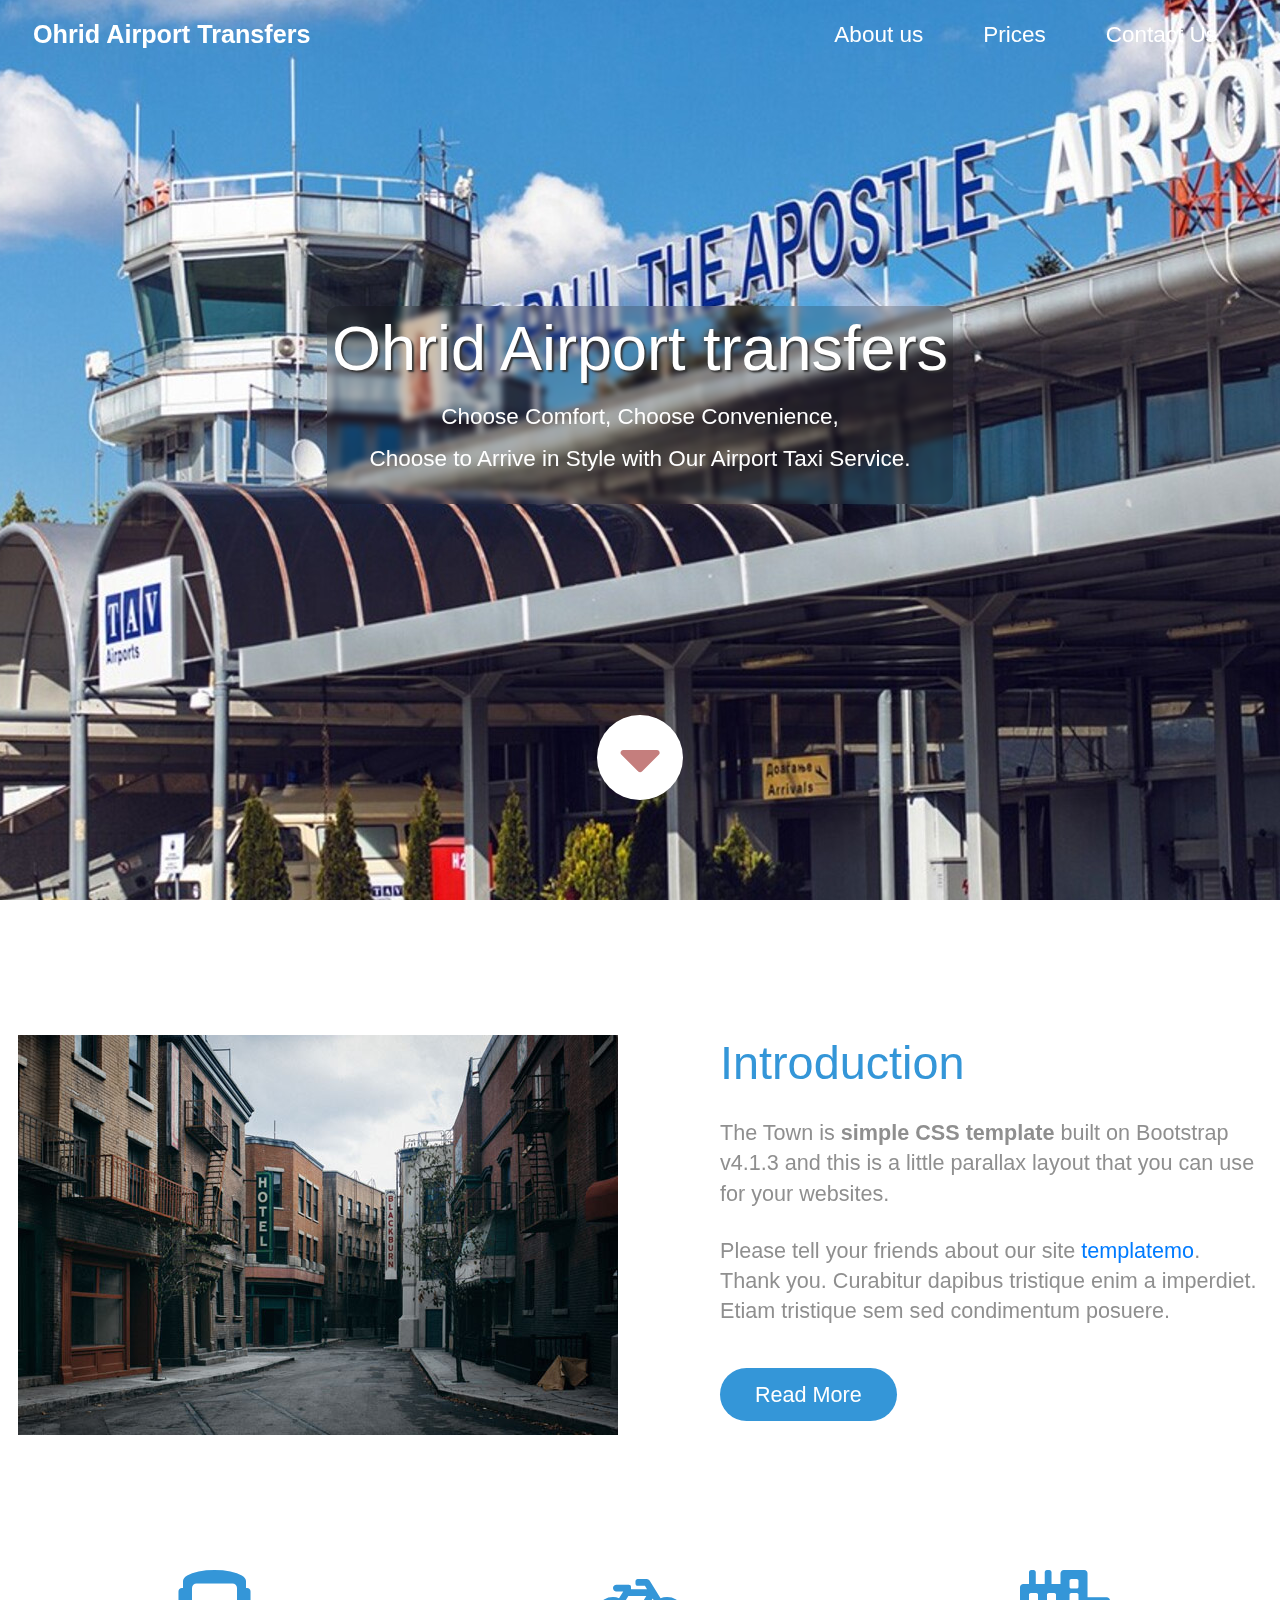
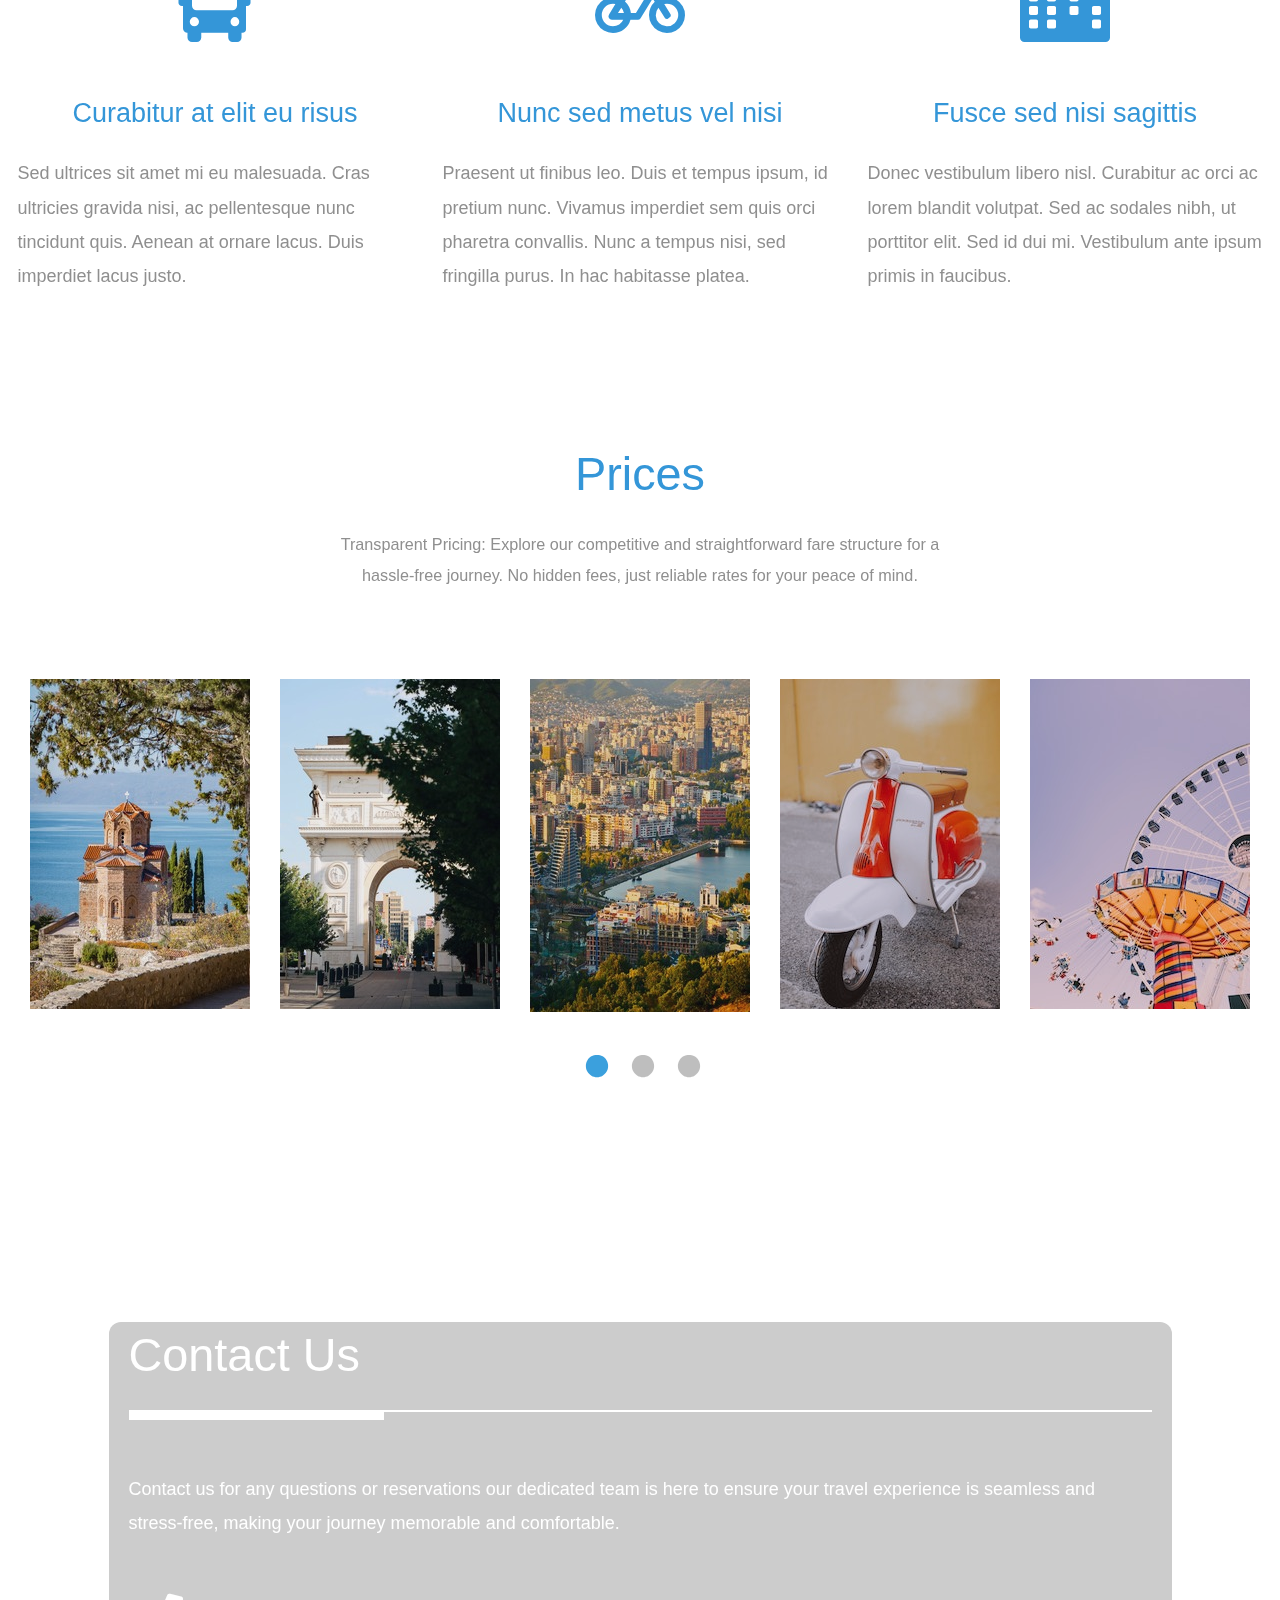
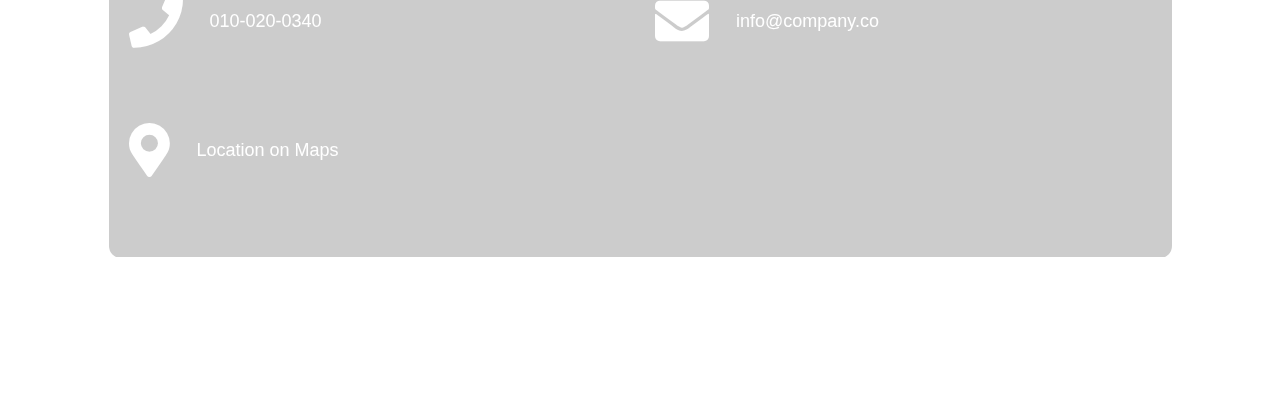
==== index.html @ 82d6daff "Add files via upload" ====
<!DOCTYPE html>
<html lang="en">
  <head>
    <meta charset="UTF-8" />
    <meta name="viewport" content="width=device-width, initial-scale=1.0" />
    <meta http-equiv="X-UA-Compatible" content="ie=edge" />
    <title>Ohrid Airport Transfers</title>
    <link rel="stylesheet" href="fontawesome-5.5/css/all.min.css" />
    <link rel="stylesheet" href="slick/slick.css">
    <link rel="stylesheet" href="slick/slick-theme.css">
    <link rel="stylesheet" href="magnific-popup/magnific-popup.css">
    <link rel="stylesheet" href="css/bootstrap.min.css" />
    <link rel="stylesheet" href="css/templatemo-style.css" />
    <!--
	The Town
	https://templatemo.com/tm-525-the-town
	-->
  </head>
  <body>    
    <!-- Hero section -->
    <section id="hero" class="text-white tm-font-big tm-parallax">
      <!-- Navigation -->
      <nav class="navbar navbar-expand-md tm-navbar" id="tmNav">              
        <div class="container">   
          <div class="tm-next">
              <a href="#hero" class="navbar-brand">Ohrid Airport Transfers</a>
          </div>             
            
          <button class="navbar-toggler" type="button" data-toggle="collapse" data-target="#navbarSupportedContent" aria-controls="navbarSupportedContent" aria-expanded="false" aria-label="Toggle navigation">
            <i class="fas fa-bars navbar-toggler-icon"></i>
          </button>
          <div class="collapse navbar-collapse" id="navbarSupportedContent">
            <ul class="navbar-nav ml-auto">
              <li class="nav-item">
                  <a class="nav-link tm-nav-link" href="#introduction">About us</a>
              </li>
              <li class="nav-item">
                  <a class="nav-link tm-nav-link" href="#work">Prices</a>
              </li>
              <li class="nav-item">
                  <a class="nav-link tm-nav-link" href="#contact">Contact Us</a>
              </li>                    
            </ul>
          </div>        
        </div>
      </nav>
      
      <div class="text-center tm-hero-text-container">
        <div class="tm-hero-text-container-inner backdropFilter">
            <h2 class="tm-hero-title">Ohrid Airport transfers</h2>
            <p class="tm-hero-subtitle">
              Choose Comfort, Choose Convenience,<br>
              Choose to Arrive in Style with Our Airport Taxi Service.
            </p>
        </div>        
      </div>

      <div class="tm-next tm-intro-next">
        <a href="#introduction" class="text-center tm-down-arrow-link">
          <i class="fas fa-3x fa-caret-down tm-down-arrow"></i>
        </a>
      </div>      
    </section>

    <section id="introduction" class="tm-section-pad-top">
      <div class="container">
        <div class="row">
          <div class="col-lg-6">
            <img src="img/the-town-01.jpg" alt="Image" class="img-fluid tm-intro-img" />
          </div>
          <div class="col-lg-6">
            <div class="tm-intro-text-container">
                <h2 class="tm-text-primary mb-4 tm-section-title">Introduction</h2>
                <p class="mb-4 tm-intro-text">
                  The Town is <strong>simple CSS template</strong> built on Bootstrap v4.1.3 
                  and this is a little parallax layout that you can use for your websites.
              </p>
                <p class="mb-5 tm-intro-text">
                  Please tell your friends about our site 
                  <a rel="nofollow" href="https://templatemo.com">templatemo</a>. Thank you.
                  Curabitur dapibus tristique enim a imperdiet. Etiam
              tristique sem sed condimentum posuere. </p>
                <div class="tm-next">
                  <a href="#work" class="tm-intro-text tm-btn-primary">Read More</a>
                </div>
            </div>
          </div>
        </div>

        <div class="row tm-section-pad-top">
          <div class="col-lg-4">
            <i class="fas fa-4x fa-bus text-center tm-icon"></i>
            <h4 class="text-center tm-text-primary mb-4">Curabitur at elit eu risus</h4>
            <p>
              Sed ultrices sit amet mi eu malesuada. Cras ultricies gravida
              nisi, ac pellentesque nunc tincidunt quis. Aenean at ornare lacus.
              Duis imperdiet lacus justo.
            </p>
          </div>
        
        <div class="col-lg-4 mt-5 mt-lg-0">
          <i class="fas fa-4x fa-bicycle text-center tm-icon"></i>
          <h4 class="text-center tm-text-primary mb-4">Nunc sed metus vel nisi</h4>
          <p>
            Praesent ut finibus leo. Duis et tempus ipsum, id pretium nunc.
            Vivamus imperdiet sem quis orci pharetra convallis. Nunc a tempus
            nisi, sed fringilla purus. In hac habitasse platea.
          </p>
        </div>
        <div class="col-lg-4 mt-5 mt-lg-0">
          <i class="fas fa-4x fa-city text-center tm-icon"></i>
          <h4 class="text-center tm-text-primary mb-4">Fusce sed nisi sagittis</h4>
          <p>
            Donec vestibulum libero nisl. Curabitur ac orci ac lorem blandit
            volutpat. Sed ac sodales nibh, ut porttitor elit. Sed id dui mi.
            Vestibulum ante ipsum primis in faucibus.
          </p>
        </div>
      </div>
      </div>
    </section>
    <section id="work" class="tm-section-pad-top">
      <div class="container tm-container-gallery">
        <div class="row">
          <div class="text-center col-12">
              <h2 class="tm-text-primary tm-section-title mb-4">Prices</h2>
              <p class="mx-auto tm-work-description">
                Transparent Pricing: Explore our competitive and straightforward fare structure for a hassle-free journey. No hidden fees, just reliable rates for your peace of mind.
              </p>
          </div>            
        </div>
        <div class="row">
            <div class="col-12">
                <div class="mx-auto tm-gallery-container">
                    <div class="grid tm-gallery">
                      <a href="img/gallery-img-01.jpg">
                        <figure class="effect-honey tm-gallery-item">
                          <img src="img/gallery-tn-01.jpg" alt="Image" class="img-fluid">
                          <figcaption>
                            <h2><i style="font-size: 0.8em">730 den<br><span>12€</span><br>Ohrid</i></h2>
                          </figcaption>
                        </figure>
                      </a>
                      <a href="img/gallery-img-02.jpg">
                        <figure class="effect-honey tm-gallery-item">
                          <img src="img/gallery-tn-02.jpg" alt="Image" class="img-fluid">
                          <figcaption>
                            <h2><i style="font-size: 0.8em">6710 den<br><span>110€</span><br>Skopje</i></h2>
                          </figcaption>
                        </figure>
                      </a>
                      <a href="img/gallery-img-03.jpg">
                        <figure class="effect-honey tm-gallery-item">
                          <img src="img/gallery-tn-03.jpg" alt="Image" class="img-fluid">
                          <figcaption>
                            <h2><i style="font-size: 0.77em">7320 den<br><span>120€</span><br>Tirana</i></h2>
                          </figcaption>
                        </figure>
                      </a>
                      <a href="img/gallery-img-04.jpg">
                        <figure class="effect-honey tm-gallery-item">
                          <img src="img/gallery-tn-04.jpg" alt="Image" class="img-fluid">
                          <figcaption>
                            <h2><i>Dreamy <span>Honey</span> Now</i></h2>
                          </figcaption>
                        </figure>
                      </a>
                      <a href="img/gallery-img-05.jpg">
                        <figure class="effect-honey tm-gallery-item">
                          <img src="img/gallery-tn-05.jpg" alt="Image" class="img-fluid">
                          <figcaption>
                            <h2><i>Fifth <span>Honey</span> Now</i></h2>
                          </figcaption>
                        </figure>
                      </a>
                      <a href="img/gallery-img-06.jpg">
                        <figure class="effect-honey tm-gallery-item">
                          <img src="img/gallery-tn-06.jpg" alt="Image" class="img-fluid">
                          <figcaption>
                            <h2><i>Sixth <span>Honey</span> Now</i></h2>
                          </figcaption>
                        </figure>
                      </a>
                      <a href="img/gallery-img-01.jpg">
                        <figure class="effect-honey tm-gallery-item">
                          <img src="img/gallery-tn-01.jpg" alt="Image" class="img-fluid">
                          <figcaption>
                            <h2><i style="font-size: 0.8em">730 den<br><span>12€</span><br>Ohrid</i></h2>
                          </figcaption>
                        </figure>
                      </a>
                      <a href="img/gallery-img-02.jpg">
                        <figure class="effect-honey tm-gallery-item">
                          <img src="img/gallery-tn-02.jpg" alt="Image" class="img-fluid">
                          <figcaption>
                            <h2><i style="font-size: 0.8em">6710 den<br><span>110€</span><br>Skopje</i></h2>
                          </figcaption>
                        </figure>
                      </a>
                    </div>
                </div>                
            </div>        
          </div>
      </div>
    </section>

    <!-- Contact -->
    <section id="contact" class="tm-section-pad-top tm-parallax-2">
      <div class="container tm-container-contact">
        <div class="row backdropFilter">
            <div class="col-12">
                <h2 class="mb-4 tm-section-title">Contact Us</h2>
                <div class="mb-5 tm-underline">
                  <div class="tm-underline-inner"></div>
                </div>
                <p class="mb-5">
                  Contact us for any questions or reservations
                  our dedicated team is here to ensure your travel experience is seamless and stress-free, making your journey memorable and comfortable.
                </p>
            </div>
            
            <div class="col-sm-12 col-md-6 d-flex align-items-center tm-contact-item">
              <a href="tel:0100200340" class="tm-contact-item-link">
                  <i class="fas fa-3x fa-phone mr-4"></i>
                  <span class="mb-0">010-020-0340</span>
              </a>              
            </div>
            <div class="col-sm-12 col-md-6 d-flex align-items-center tm-contact-item">
              <a href="mailto:info@company.co" class="tm-contact-item-link">
                  <i class="fas fa-3x fa-envelope mr-4"></i>
                  <span class="mb-0">info@company.co</span>
              </a>              
            </div>
            <div class="col-sm-12 col-md-6 d-flex align-items-center tm-contact-item">
              <a href="https://www.google.com/maps" class="tm-contact-item-link">
                  <i class="fas fa-3x fa-map-marker-alt mr-4"></i>
                  <span class="mb-0">Location on Maps</span>
              </a>              
            </div>
           <!-- <div class="col-sm-12 col-md-6 d-flex align-items-center tm-contact-item">
              <form action="" method="get">
                <input name="email" type="email" placeholder="Subscribe your email" class="tm-input" required />
                <button type="submit" class="btn tm-btn-submit">Submit</button>
              </form>
            </div>-->
        </div>
      </div>
      <footer class="text-center small tm-footer">
          <p class="mb-0">
            Copyright &copy; 2024 Ohrid Airport Transfers
            
            - Design: <a rel="nofollow" href="mailto:kostoskid66@gmail.com" class="tm-footer-link">Daniel Kostoski</a>
          </p>
        </footer>
    </section>
    <script src="js/jquery-1.9.1.min.js"></script>     
    <script src="slick/slick.min.js"></script>
    <script src="magnific-popup/jquery.magnific-popup.min.js"></script>
    <script src="js/jquery.singlePageNav.min.js"></script>     
    <script src="js/bootstrap.min.js"></script> 
    <script>

      function getOffSet(){
        var _offset = 450;
        var windowHeight = window.innerHeight;

        if(windowHeight > 500) {
          _offset = 400;
        } 
        if(windowHeight > 680) {
          _offset = 300
        }
        if(windowHeight > 830) {
          _offset = 210;
        }

        return _offset;
      }

      function setParallaxPosition($doc, multiplier, $object){
        var offset = getOffSet();
        var from_top = $doc.scrollTop(),
          bg_css = 'center ' +(multiplier * from_top - offset) + 'px';
        $object.css({"background-position" : bg_css });
      }

      // Parallax function
      // Adapted based on https://codepen.io/roborich/pen/wpAsm        
      var background_image_parallax = function($object, multiplier, forceSet){
        multiplier = typeof multiplier !== 'undefined' ? multiplier : 0.5;
        multiplier = 1 - multiplier;
        var $doc = $(document);
        // $object.css({"background-attatchment" : "fixed"});

        if(forceSet) {
          setParallaxPosition($doc, multiplier, $object);
        } else {
          $(window).scroll(function(){          
            setParallaxPosition($doc, multiplier, $object);
          });
        }
      };

      var background_image_parallax_2 = function($object, multiplier){
        multiplier = typeof multiplier !== 'undefined' ? multiplier : 0.5;
        multiplier = 1 - multiplier;
        var $doc = $(document);
        $object.css({"background-attachment" : "fixed"});
        $(window).scroll(function(){
          var firstTop = $object.offset().top,
              pos = $(window).scrollTop(),
              yPos = Math.round((multiplier * (firstTop - pos)) - 186);              

          var bg_css = 'center ' + yPos + 'px';

          $object.css({"background-position" : bg_css });
        });
      };
      
      $(function(){
        // Hero Section - Background Parallax
        background_image_parallax($(".tm-parallax"), 0.30, false);
        background_image_parallax_2($("#contact"), 0.80);   
        
        // Handle window resize
        window.addEventListener('resize', function(){
          background_image_parallax($(".tm-parallax"), 0.30, true);
        }, true);

        // Detect window scroll and update navbar
        $(window).scroll(function(e){          
          if($(document).scrollTop() > 120) {
            $('.tm-navbar').addClass("scroll");
          } else {
            $('.tm-navbar').removeClass("scroll");
          }
        });
        
        // Close mobile menu after click 
        $('#tmNav a').on('click', function(){
          $('.navbar-collapse').removeClass('show'); 
        })

        // Scroll to corresponding section with animation
        $('#tmNav').singlePageNav();        
        
        // Add smooth scrolling to all links
        // https://www.w3schools.com/howto/howto_css_smooth_scroll.asp
        $("a").on('click', function(event) {
          if (this.hash !== "") {
            event.preventDefault();
            var hash = this.hash;

            $('html, body').animate({
              scrollTop: $(hash).offset().top
            }, 400, function(){
              window.location.hash = hash;
            });
          } // End if
        });

        // Pop up
        $('.tm-gallery').magnificPopup({
          delegate: 'a',
          type: 'image',
          gallery: { enabled: true }
        });

        // Gallery
        $('.tm-gallery').slick({
          dots: true,
          infinite: false,
          slidesToShow: 5,
          slidesToScroll: 2,
          responsive: [
          {
            breakpoint: 1199,
            settings: {
              slidesToShow: 4,
              slidesToScroll: 2
            }
          },
          {
            breakpoint: 991,
            settings: {
              slidesToShow: 3,
              slidesToScroll: 2
            }
          },
          {
            breakpoint: 767,
            settings: {
              slidesToShow: 2,
              slidesToScroll: 1
            }
          },
          {
            breakpoint: 480,
            settings: {
              slidesToShow: 1,
              slidesToScroll: 1
            }
          }
        ]
        });
      });
    </script>
  </body>
</html>
---- css/templatemo-style.css ----
/*

The Town

https://templatemo.com/tm-525-the-town

*/

html {
  font-size: 18px;
}

body {
  color: #8f8f8f;
  margin: 0;
  padding: 0;
  overflow-x: hidden;
}
a {
  transition: all 0.3s ease;
}

a:hover,
a:focus {
  text-decoration: none;
}

a:focus {
  outline: none;
}

.btn {
  padding: 8px 32px;
}

.btn:hover {
  background-color: #ced4da;
}

.tm-section-pad-top {
  padding-top: 135px;
}

.tm-text-primary {
  color: #3496d8;
}

.tm-font-big {
  font-size: 1.25rem;
}

.tm-btn-primary {
  color: white;
  background-color: #3496d8;
  padding: 14px 35px;
  border-radius: 30px;
}

.tm-btn-primary:hover,
.tm-btn-primary:focus {
  color: white;
  background-color: #73c1f6;
}

/* Navbar */

.tm-navbar {
  position: fixed;
  width: 100%;
  z-index: 1000;
  background-color: transparent;
  transition: all 0.3s ease;
}

.tm-navbar.scroll {
  background-color: white;
  border-bottom: 1px solid #e9ecef;
}

.navbar-brand {
  color: white;
  font-size: 1.4rem;
  font-weight: bold;
}

.navbar-brand:hover,
.tm-navbar.scroll .navbar-brand:hover {
  color: #3496d8;
}

.tm-navbar.scroll .navbar-brand {
  color: #8f8f8f;
}

.nav-item {
  list-style: none;
}

.tm-nav-link {
  color: white;
}

.tm-navbar.scroll .tm-nav-link {
  color: #8f8f8f;
}

.tm-navbar.scroll .tm-nav-link:hover,
.tm-navbar.scroll .tm-nav-link.current,
.tm-nav-link:hover {
  color: #3496d8;
}

.navbar-toggler {
  border: 1px solid white;
  padding-left: 10px;
  padding-right: 10px;
}

.navbar-toggler-icon {
  color: white;
  padding-top: 6px;
}

.tm-navbar.scroll .navbar-toggler {
  border: 1px solid #8f8f8f;
}

.tm-navbar.scroll .navbar-toggler-icon {
  color: #8f8f8f;
}

/* Hero */

#hero {
  background-image: url(../img/the-town-bg-01.jpg);
  background-repeat: no-repeat;
  height: 100vh;
  min-height: 375px;
  position: relative;
}

@media (min-height: 830px) {
  #hero {
    background-position: center -210px;
  }
}

@media (min-height: 680px) and (max-height: 829px) {
  #hero {
    background-position: center -300px;
  }
}

@media (min-height: 500px) and (max-height: 679px) {
  #hero {
    background-position: center -400px;
  }
}

@media (max-height: 499px) {
  #hero {
    background-position: center -450px;
  }
}

.tm-hero-text-container {
  width: 100%;
  height: 100%;
  display: flex;
  flex-flow: column;
  justify-content: center;
}

.tm-hero-text-container-inner {
  margin: -90px auto 0 auto;
  width: fit-content;
}

.tm-hero-title {
  font-size: 3.5rem;
  text-shadow: 2px 2px 2px #333;
}

.tm-intro-next {
  position: absolute;
  bottom: 100px;
  left: 0;
  right: 0;
}

@media (max-height: 480px) {
  .tm-hero-text-container-inner {
    margin-top: -40px;
  }

  .tm-intro-next {
    bottom: 20px;
  }
}

.tm-down-arrow-link {
  display: block;
  margin-top: 18%;
}

.tm-down-arrow {
  color: #c57e7d;
  cursor: pointer;
  background: white;
  border-radius: 50%;
  padding: 10px 22px 8px;
  transition: all 0.3s ease;
}

.tm-down-arrow:hover,
.tm-down-arrow:focus {
  color: white;
  background: #3496d8;
}

/* Introduction */

.tm-section-title {
  font-size: 2.6rem;
  font-weight: normal;
}

.tm-intro-text {
  font-size: 1.2rem;
  line-height: 1.4;
}

.tm-icon {
  display: block;
  margin-bottom: 55px;
  color: #3496d8;
}

/* Work */

.tm-work-description {
  max-width: 650px;
  width: 100%;
  font-size: 0.9rem;
}

.tm-gallery-container {
  padding-top: 70px;
  padding-bottom: 120px;
}

.tm-gallery-item {
  margin: 0 15px;
}

.slick-dots {
  bottom: -65px;
}

.slick-dots li {
  margin: 0 13px;
}

.slick-dots li button:hover:before,
.slick-dots li button:focus:before,
.slick-dots li.slick-active button:before {
  opacity: 1;
  color: #3ba0dd;
}

.slick-dots li button:before {
  font-size: 26px;
}

/* Hover Effect */
/* Common style */
.grid figure {
  position: relative;
  float: left;
  overflow: hidden;
  /* margin: 10px 1%;
  min-width: 320px;
	max-width: 480px;
	max-height: 360px;
	width: 48%; */
  background: #3085a3;
  text-align: center;
  cursor: pointer;
}

.grid figure img {
  position: relative;
  display: block;
  min-height: 100%;
  max-width: 100%;
  opacity: 0.8;
}

.grid figure figcaption {
  padding: 2em;
  color: #fff;
  text-transform: uppercase;
  font-size: 1.25em;
  -webkit-backface-visibility: hidden;
  backface-visibility: hidden;
}

.grid figure figcaption::before,
.grid figure figcaption::after {
  pointer-events: none;
}

.grid figure figcaption,
.grid figure figcaption > a {
  position: absolute;
  top: 0;
  left: 0;
  width: 100%;
  height: 100%;
}

/* Anchor will cover the whole item by default */
/* For some effects it will show as a button */
.grid figure figcaption > a {
  z-index: 1000;
  text-indent: 200%;
  white-space: nowrap;
  font-size: 0;
  opacity: 0;
}

.grid figure h2 {
  word-spacing: -0.15em;
  font-weight: 300;
}

.grid figure h2 span {
  font-weight: 800;
}

.grid figure h2,
.grid figure p {
  margin: 0;
}

.grid figure p {
  letter-spacing: 1px;
  font-size: 68.5%;
}

/*---------------*/
/***** Honey *****/
/*---------------*/

figure.effect-honey {
  background: #4a3753;
  max-width: 220px;
}

figure.effect-honey img {
  opacity: 0.9;
  -webkit-transition: opacity 0.35s;
  transition: opacity 0.35s;
}

figure.effect-honey:hover img {
  opacity: 0.5;
}

figure.effect-honey figcaption::before {
  position: absolute;
  bottom: 0;
  left: 0;
  width: 100%;
  height: 10px;
  background: #3496d8;
  content: "";
  -webkit-transform: translate3d(0, 10px, 0);
  transform: translate3d(0, 10px, 0);
}

figure.effect-honey h2 {
  position: absolute;
  bottom: 0;
  left: 0;
  padding: 1em 1.5em;
  width: 100%;
  text-align: left;
  -webkit-transform: translate3d(0, -30px, 0);
  transform: translate3d(0, -30px, 0);
}

figure.effect-honey h2 i {
  font-style: normal;
  opacity: 0;
  -webkit-transition: opacity 0.35s, -webkit-transform 0.35s;
  transition: opacity 0.35s, transform 0.35s;
  -webkit-transform: translate3d(0, -30px, 0);
  transform: translate3d(0, -30px, 0);
}

figure.effect-honey figcaption::before,
figure.effect-honey h2 {
  -webkit-transition: -webkit-transform 0.35s;
  transition: transform 0.35s;
}

figure.effect-honey:hover figcaption::before,
figure.effect-honey:hover h2,
figure.effect-honey:hover h2 i {
  opacity: 1;
  -webkit-transform: translate3d(0, 0, 0);
  transform: translate3d(0, 0, 0);
}

/* Contact */

#contact {
  color: white;
  background-image: url(../img/the-town-bg-02.jpg);
  background-position: center;
  background-repeat: no-repeat;
  min-height: 850px;
  position: relative;
  padding-bottom: 50px;
  padding-top: 160px;
}

.tm-underline {
  border-top: 2px solid white;
  height: 8px;
  width: 100%;
}

.tm-underline-inner {
  width: 25%;
  height: 8px;
  background: white;
}

.tm-contact-item {
  margin-bottom: 75px;
}

.tm-contact-item-link {
  display: flex;
  align-items: center;
}

.tm-contact-item-link i,
.tm-contact-item-link span {
  color: white;
  transition: all 0.3s ease;
}

.tm-contact-item-link:hover i,
.tm-contact-item-link:hover span {
  color: #3496d8;
}

.tm-input {
  padding: 8px 25px;
  border-radius: 3px;
  border: 1px solid white;
  background: transparent;
  color: white;
}

::placeholder {
  /* Chrome, Firefox, Opera, Safari 10.1+ */
  color: white;
  opacity: 1; /* Firefox */
}

:-ms-input-placeholder {
  /* Internet Explorer 10-11 */
  color: white;
}

::-ms-input-placeholder {
  /* Microsoft Edge */
  color: white;
}

.tm-btn-submit {
  margin-left: 20px;
}

.tm-footer {
  position: absolute;
  bottom: 35px;
  left: 0;
  right: 0;
  padding: 0 15px;
}

.tm-footer-link {
  color: white;
}

.tm-footer-link:hover,
.tm-footer-link:focus {
  color: #3496d8;
  text-decoration: none;
}

p {
  line-height: 1.9;
}

@media (min-width: 768px) {
  .tm-intro-text-container {
    padding-left: 65px;
  }

  .navbar-expand-md .navbar-nav .nav-link {
    padding-right: 30px;
    padding-left: 30px;
  }
}
.backdropFilter{
  backdrop-filter: blur(3px) brightness(80%);
  padding: 5px;
  border-radius: 12px;
  box-sizing: border-box;
}
@media (min-width: 1200px) {
  .container {
    max-width: 1275px;
  }

  .tm-container-gallery {
    max-width: 1290px;
  }

  .tm-container-contact {
    max-width: 1063px;
  }
}

@media (max-width: 991px) {
  .tm-intro-text-container {
    padding-left: 15px;
    padding-top: 30px;
    max-width: 600px;
    margin-left: auto;
    margin-right: auto;
  }

  .tm-intro-img {
    display: block;
    margin-left: auto;
    margin-right: auto;
  }

  .tm-btn-submit {
    margin-left: 0;
    margin-top: 20px;
  }
}

@media (max-width: 767px) {
  .tm-btn-submit {
    margin-left: 20px;
    margin-top: 0;
  }

  .navbar-nav {
    max-width: 200px;
    text-align: right;
  }

  .navbar-collapse {
    background-color: rgb(255, 255, 255);
    padding: 10px;
    border-radius: 3px;
  }

  .navbar-collapse .nav-link {
    color: #8f8f8f;
  }
}

@media (max-width: 480px) {
  .tm-gallery-container {
    max-width: 220px;
    margin-left: auto;
    margin-right: auto;
  }

  .slick-dots li {
    margin: 0 8px;
  }

  .tm-gallery-item {
    margin: 0;
  }
}

@media (max-width: 420px) {
  .tm-btn-submit {
    display: block;
    margin-left: 0;
    margin-top: 20px;
  }
}
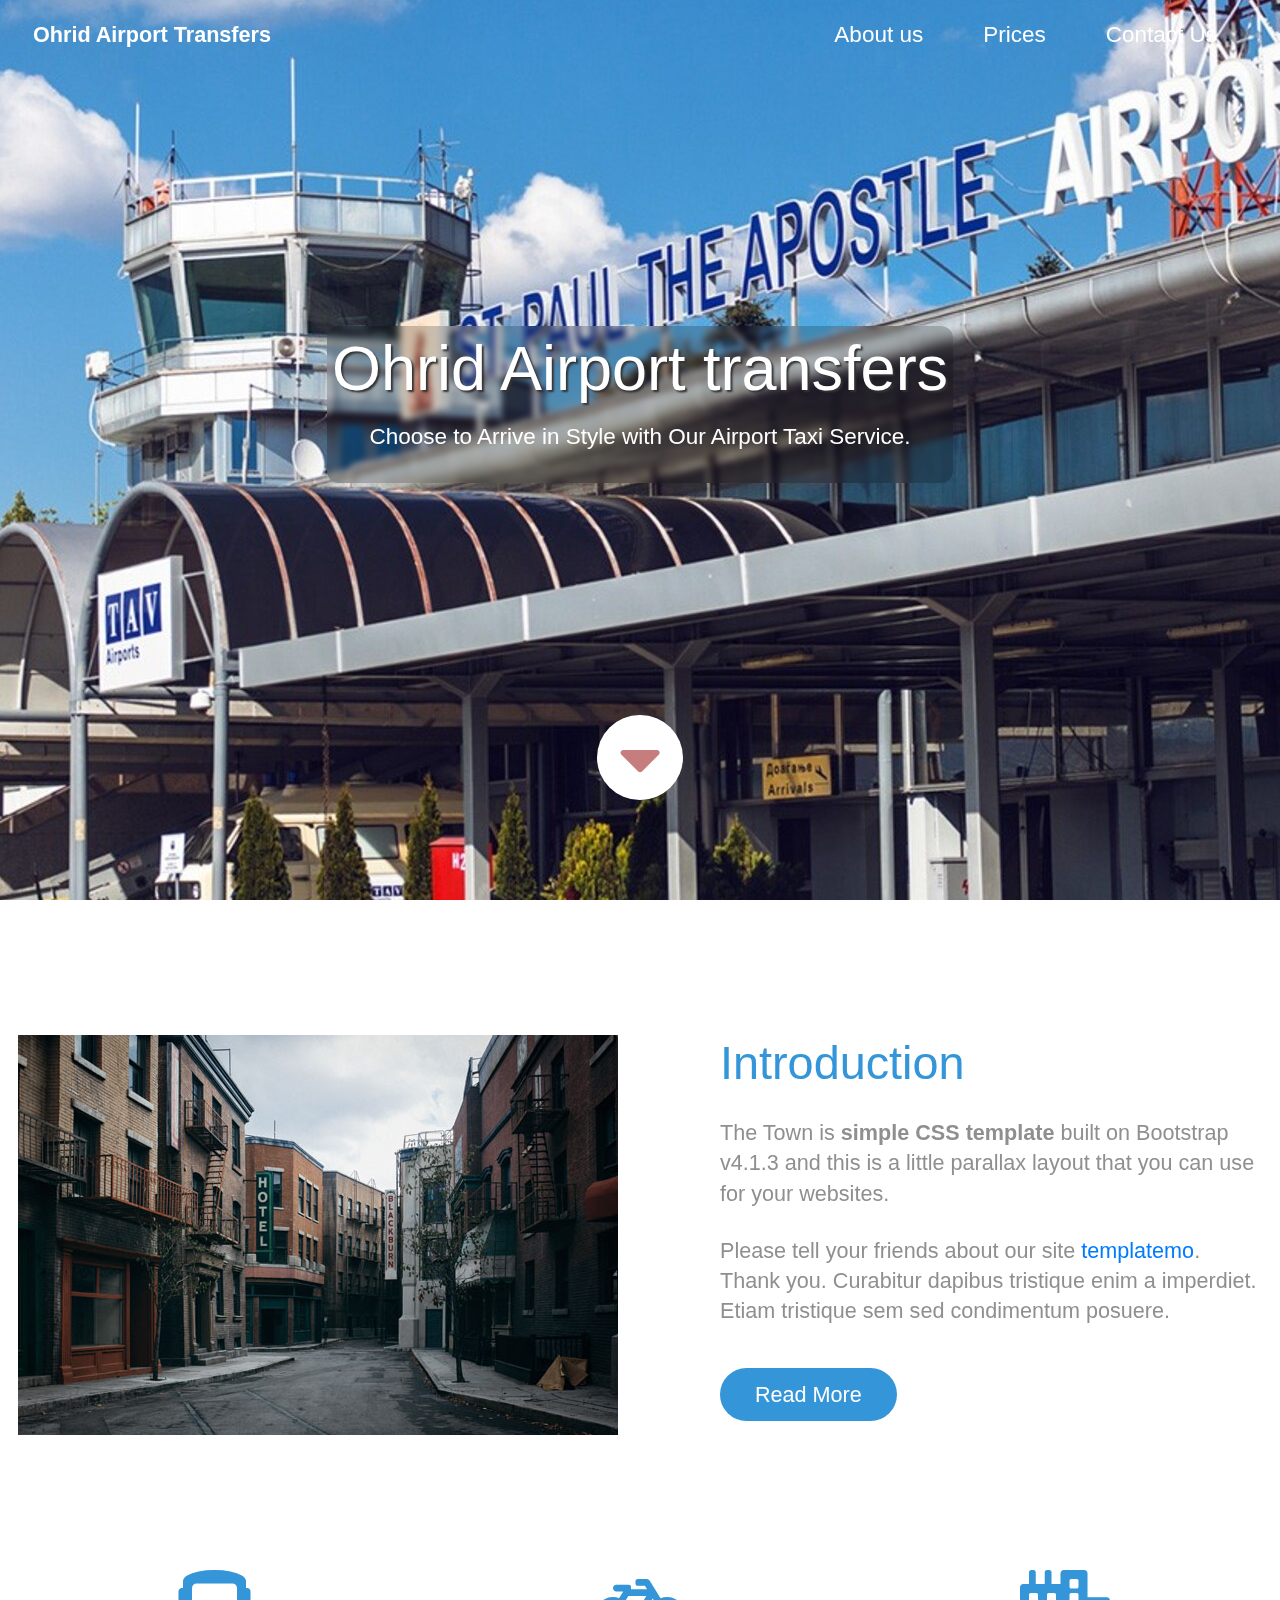
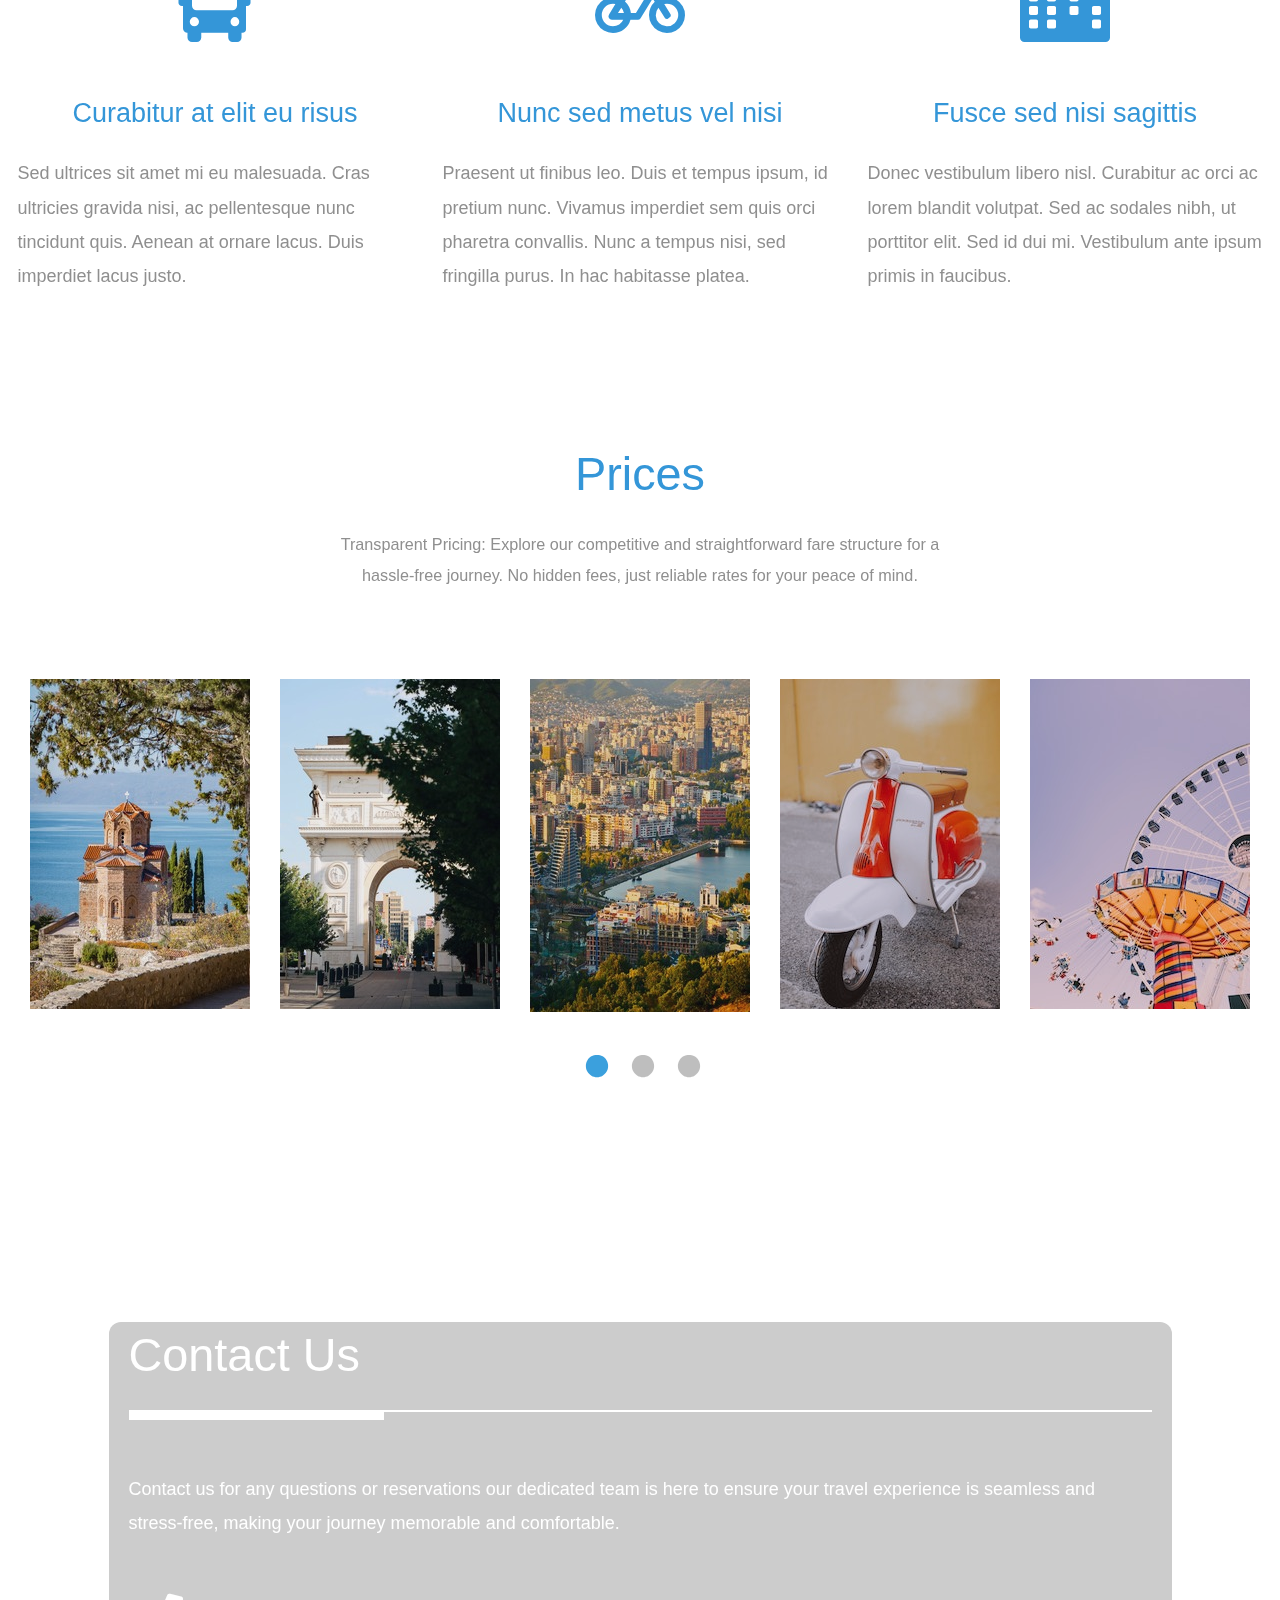
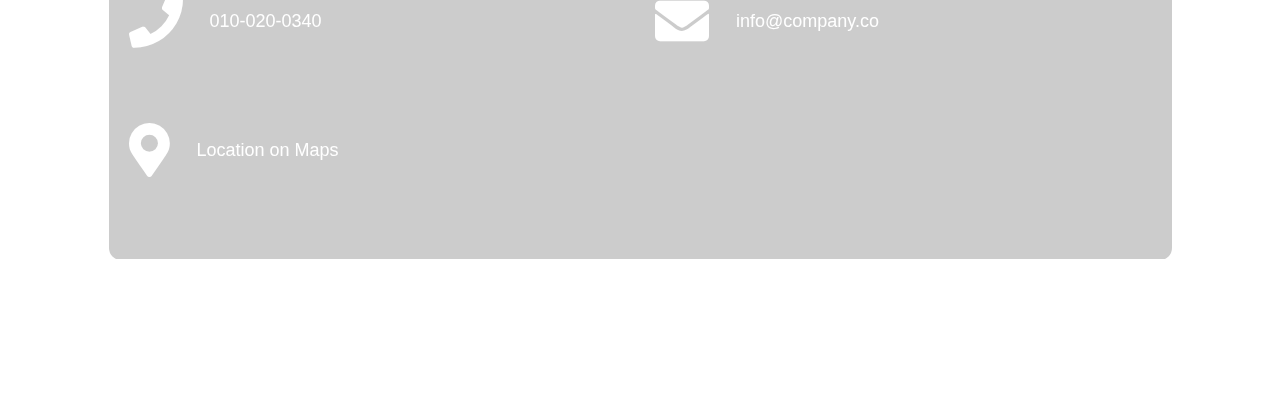
==== commit beea015e: "Add files via upload" ====
--- a/index.html
+++ b/index.html
@@ -49,7 +49,6 @@
         <div class="tm-hero-text-container-inner backdropFilter">
             <h2 class="tm-hero-title">Ohrid Airport transfers</h2>
             <p class="tm-hero-subtitle">
-              Choose Comfort, Choose Convenience,<br>
               Choose to Arrive in Style with Our Airport Taxi Service.
             </p>
         </div>        
@@ -247,9 +246,7 @@
       </div>
       <footer class="text-center small tm-footer">
           <p class="mb-0">
-            Copyright &copy; 2024 Ohrid Airport Transfers
-            
-            - Design: <a rel="nofollow" href="mailto:kostoskid66@gmail.com" class="tm-footer-link">Daniel Kostoski</a>
+            Copyright &copy; 2024 Ohrid Airport Transfers by <a rel="nofollow" href="mailto:kostoskid66@gmail.com" class="tm-footer-link">Daniel Kostoski</a>
           </p>
         </footer>
     </section>
--- a/css/templatemo-style.css
+++ b/css/templatemo-style.css
@@ -79,7 +79,7 @@
 
 .navbar-brand {
   color: white;
-  font-size: 1.4rem;
+  font-size: 1.2rem;
   font-weight: bold;
 }
 
@@ -488,10 +488,11 @@
 
 .tm-footer {
   position: absolute;
-  bottom: 35px;
+  bottom: 25px;
   left: 0;
   right: 0;
   padding: 0 15px;
+  font-size: 0.7rem;
 }
 
 .tm-footer-link {
@@ -520,7 +521,7 @@
 }
 .backdropFilter{
   backdrop-filter: blur(3px) brightness(80%);
-  padding: 5px;
+  padding: 5px 5px 7px 5px;
   border-radius: 12px;
   box-sizing: border-box;
 }
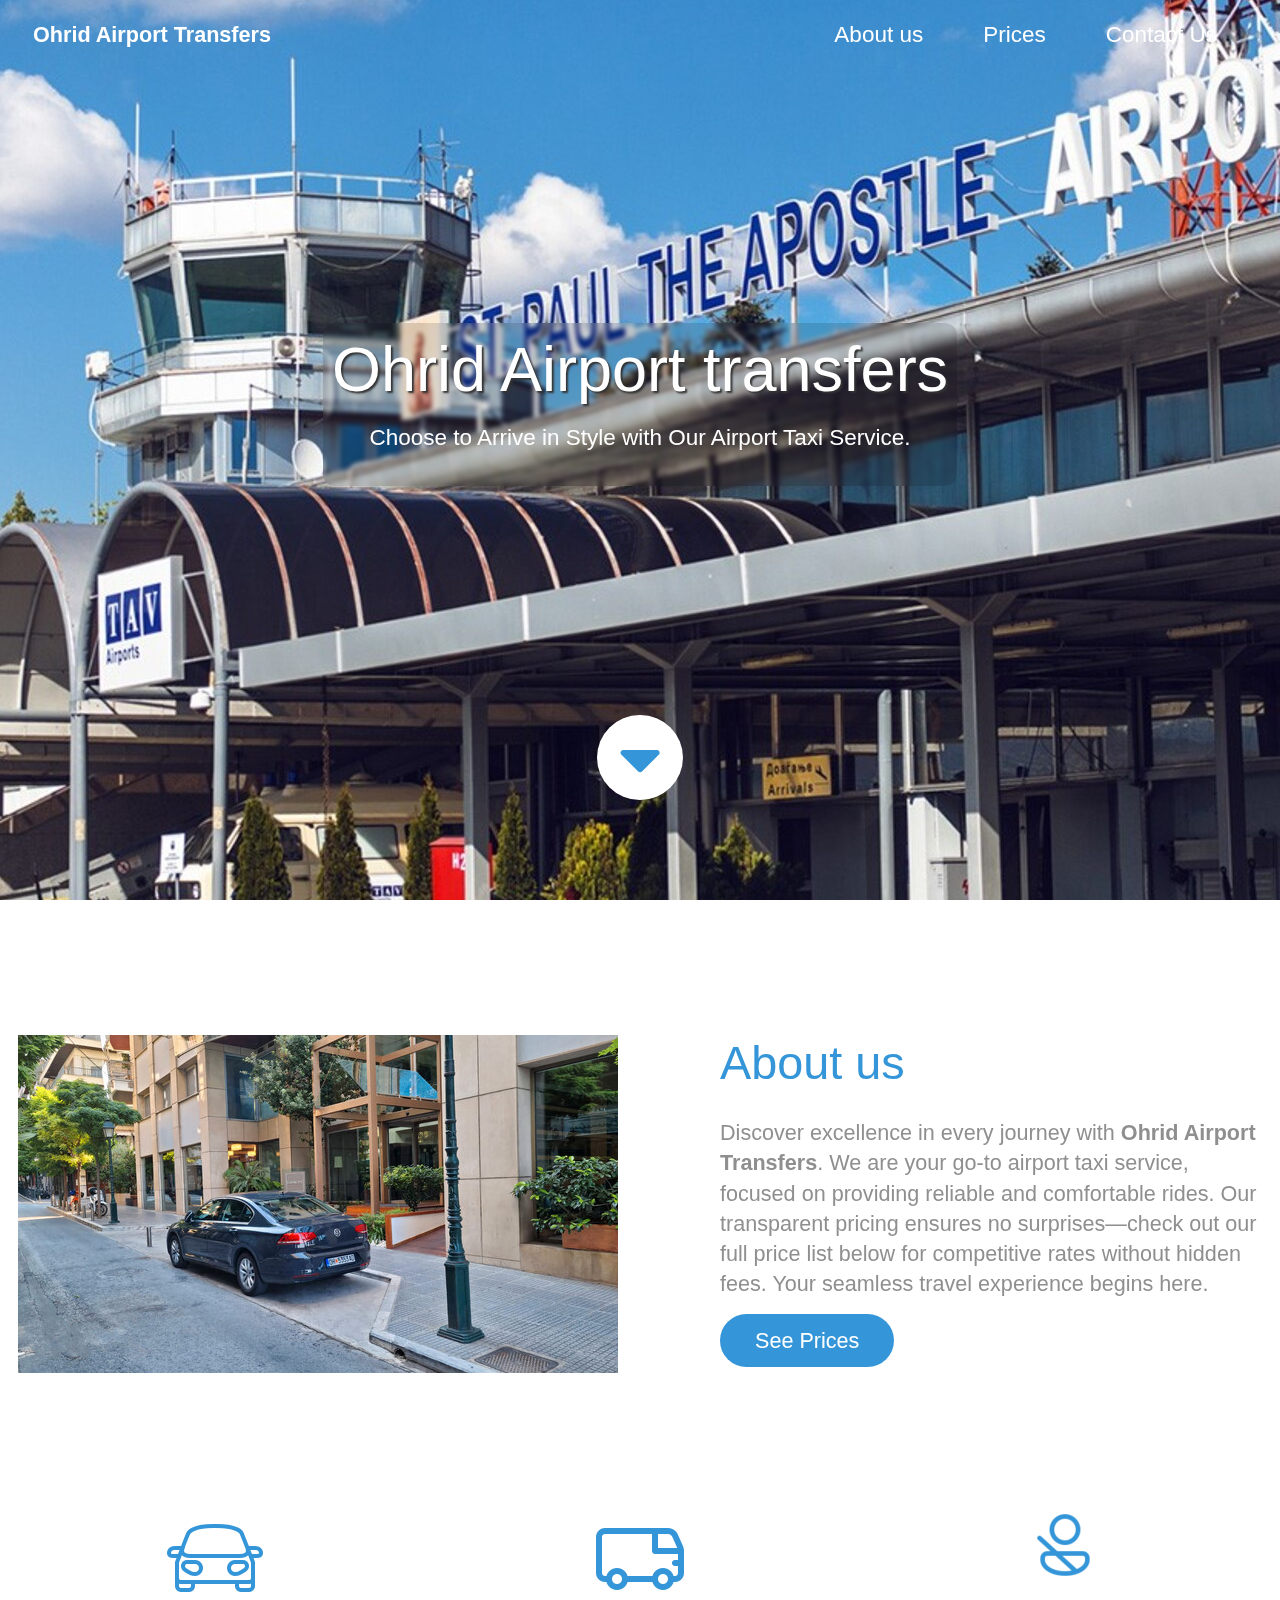
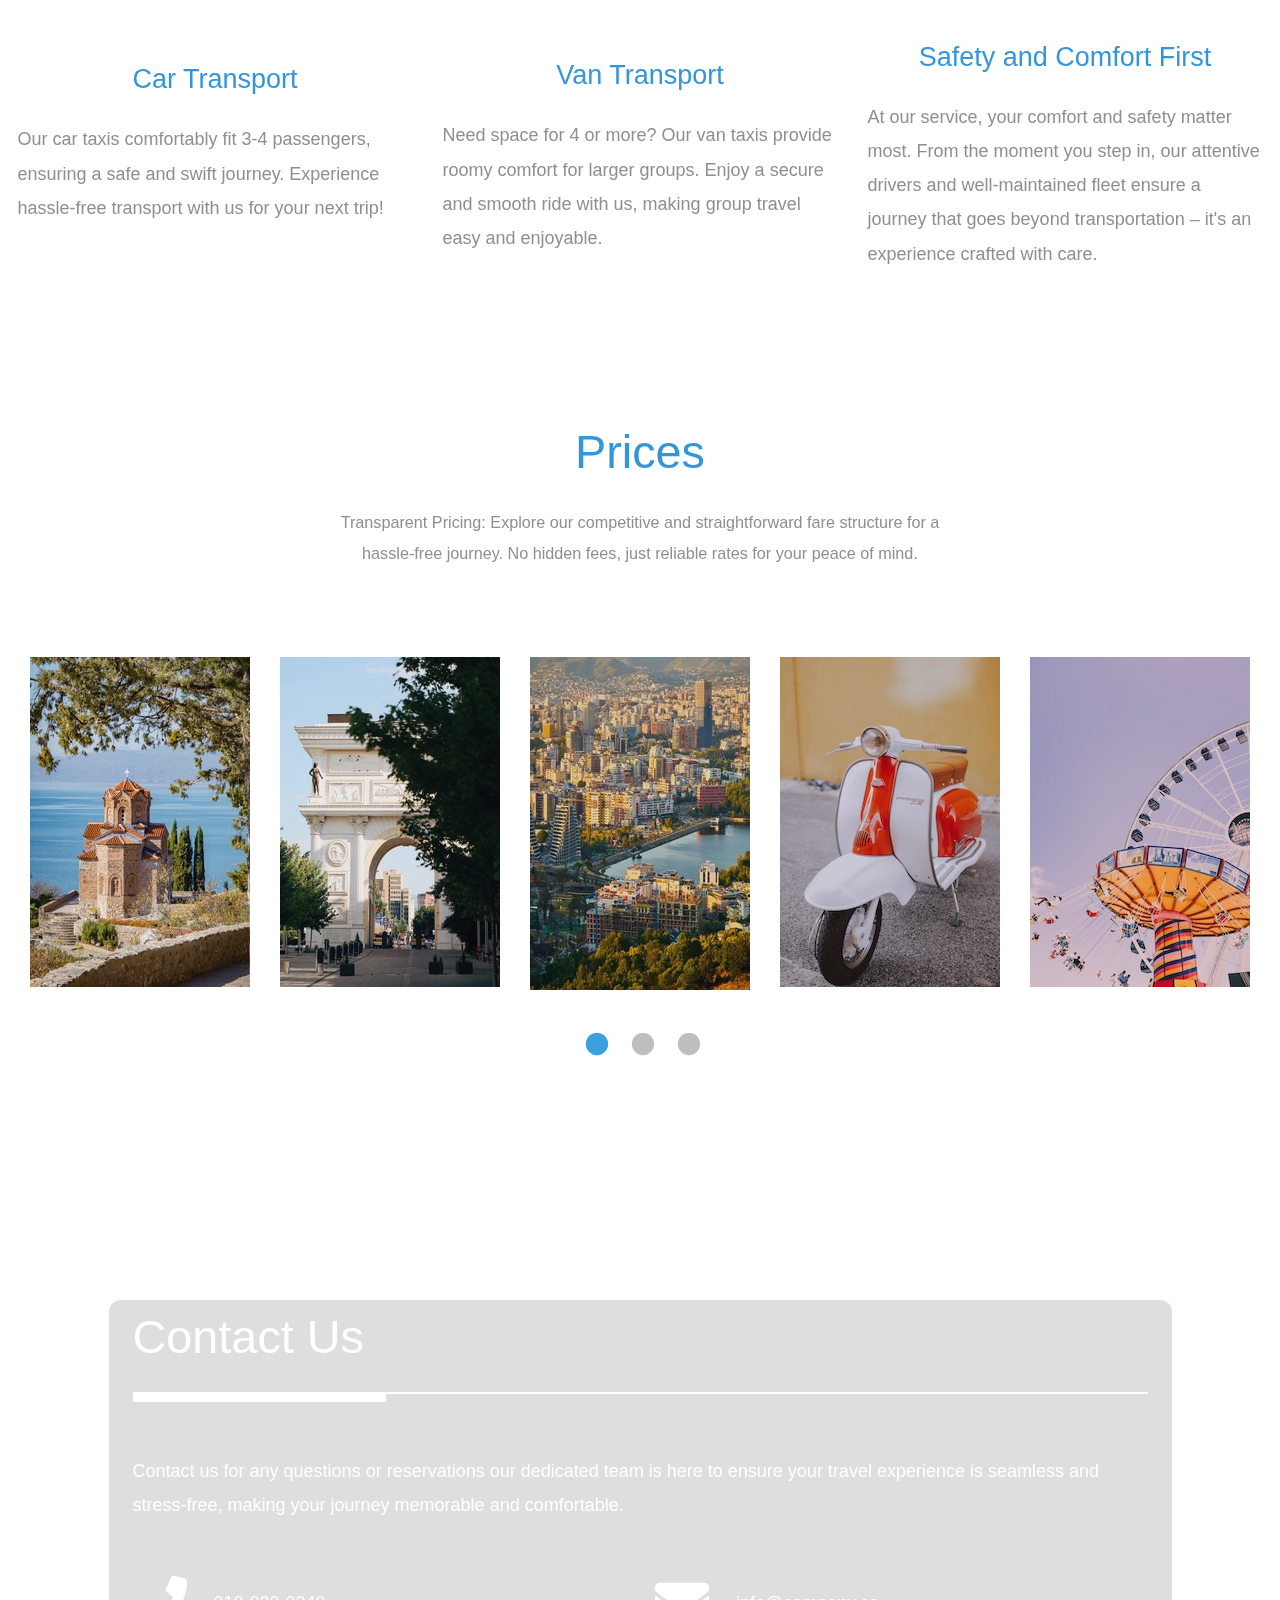
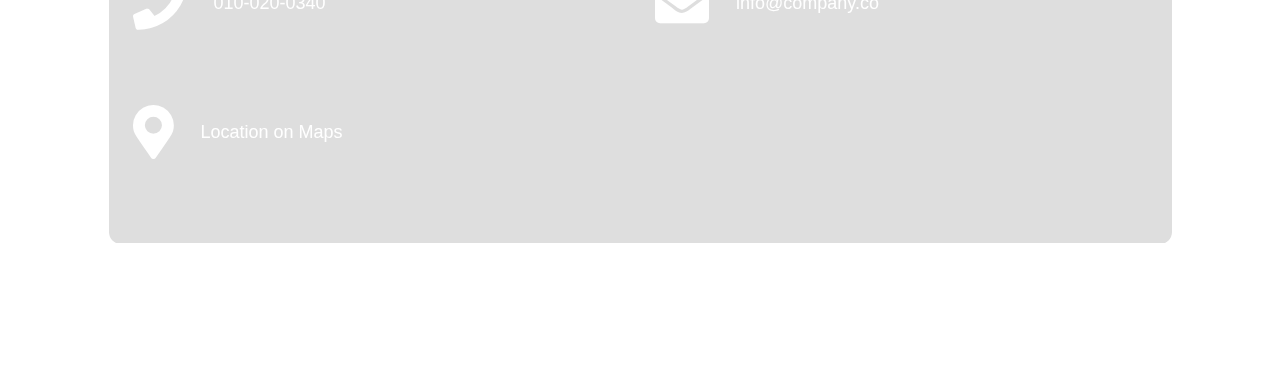
==== commit a5e86738: "Add files via upload" ====
--- a/index.html
+++ b/index.html
@@ -11,10 +11,6 @@
     <link rel="stylesheet" href="magnific-popup/magnific-popup.css">
     <link rel="stylesheet" href="css/bootstrap.min.css" />
     <link rel="stylesheet" href="css/templatemo-style.css" />
-    <!--
-	The Town
-	https://templatemo.com/tm-525-the-town
-	-->
   </head>
   <body>    
     <!-- Hero section -->
@@ -69,18 +65,15 @@
           </div>
           <div class="col-lg-6">
             <div class="tm-intro-text-container">
-                <h2 class="tm-text-primary mb-4 tm-section-title">Introduction</h2>
+                <h2 class="tm-text-primary mb-4 tm-section-title">About us</h2>
                 <p class="mb-4 tm-intro-text">
-                  The Town is <strong>simple CSS template</strong> built on Bootstrap v4.1.3 
-                  and this is a little parallax layout that you can use for your websites.
+                  Discover excellence in every journey with <strong>Ohrid Airport Transfers</strong>.
+                  We are your go-to airport taxi service, focused on providing reliable and comfortable rides.
+                  Our transparent pricing ensures no surprises—check out our full price list below for competitive rates without hidden fees.
+                  Your seamless travel experience begins here.
               </p>
-                <p class="mb-5 tm-intro-text">
-                  Please tell your friends about our site 
-                  <a rel="nofollow" href="https://templatemo.com">templatemo</a>. Thank you.
-                  Curabitur dapibus tristique enim a imperdiet. Etiam
-              tristique sem sed condimentum posuere. </p>
                 <div class="tm-next">
-                  <a href="#work" class="tm-intro-text tm-btn-primary">Read More</a>
+                  <a href="prices.html" class="tm-intro-text tm-btn-primary">See Prices</a>
                 </div>
             </div>
           </div>
@@ -88,32 +81,28 @@
 
         <div class="row tm-section-pad-top">
           <div class="col-lg-4">
-            <i class="fas fa-4x fa-bus text-center tm-icon"></i>
-            <h4 class="text-center tm-text-primary mb-4">Curabitur at elit eu risus</h4>
+            <i class="fas fa-4x text-center tm-icon"><img src="img/icons8-car-100.png"></i>
+            <h4 class="text-center tm-text-primary mb-4">Car Transport</h4>
             <p>
-              Sed ultrices sit amet mi eu malesuada. Cras ultricies gravida
-              nisi, ac pellentesque nunc tincidunt quis. Aenean at ornare lacus.
-              Duis imperdiet lacus justo.
+              Our car taxis comfortably fit 3-4 passengers, ensuring a safe and swift journey.
+              Experience hassle-free transport with us for your next trip!
             </p>
           </div>
         
         <div class="col-lg-4 mt-5 mt-lg-0">
-          <i class="fas fa-4x fa-bicycle text-center tm-icon"></i>
-          <h4 class="text-center tm-text-primary mb-4">Nunc sed metus vel nisi</h4>
+          <i class="fas fa-4x text-center tm-icon"><img src="img/icons8-van-96.png"></i>
+          <h4 class="text-center tm-text-primary mb-4">Van Transport</h4>
           <p>
-            Praesent ut finibus leo. Duis et tempus ipsum, id pretium nunc.
-            Vivamus imperdiet sem quis orci pharetra convallis. Nunc a tempus
-            nisi, sed fringilla purus. In hac habitasse platea.
+            Need space for 4 or more? Our van taxis provide roomy comfort for larger groups.
+            Enjoy a secure and smooth ride with us, making group travel easy and enjoyable.
           </p>
         </div>
         <div class="col-lg-4 mt-5 mt-lg-0">
-          <i class="fas fa-4x fa-city text-center tm-icon"></i>
-          <h4 class="text-center tm-text-primary mb-4">Fusce sed nisi sagittis</h4>
+          <i class="fas fa-4x text-center tm-icon"><img src="img/icons-passenger.png"></i>
+          <h4 class="text-center tm-text-primary mb-4">Safety and Comfort First</h4>
           <p>
-            Donec vestibulum libero nisl. Curabitur ac orci ac lorem blandit
-            volutpat. Sed ac sodales nibh, ut porttitor elit. Sed id dui mi.
-            Vestibulum ante ipsum primis in faucibus.
-          </p>
+            At our service, your comfort and safety matter most.
+            From the moment you step in, our attentive drivers and well-maintained fleet ensure a journey that goes beyond transportation – it's an experience crafted with care.
         </div>
       </div>
       </div>
--- a/css/templatemo-style.css
+++ b/css/templatemo-style.css
@@ -204,7 +204,7 @@
 }
 
 .tm-down-arrow {
-  color: #c57e7d;
+  color: #3496d8;
   cursor: pointer;
   background: white;
   border-radius: 50%;
@@ -520,8 +520,8 @@
   }
 }
 .backdropFilter{
-  backdrop-filter: blur(3px) brightness(80%);
-  padding: 5px 5px 7px 5px;
+  backdrop-filter: blur(2px) brightness(87%);
+  padding: 9px;
   border-radius: 12px;
   box-sizing: border-box;
 }
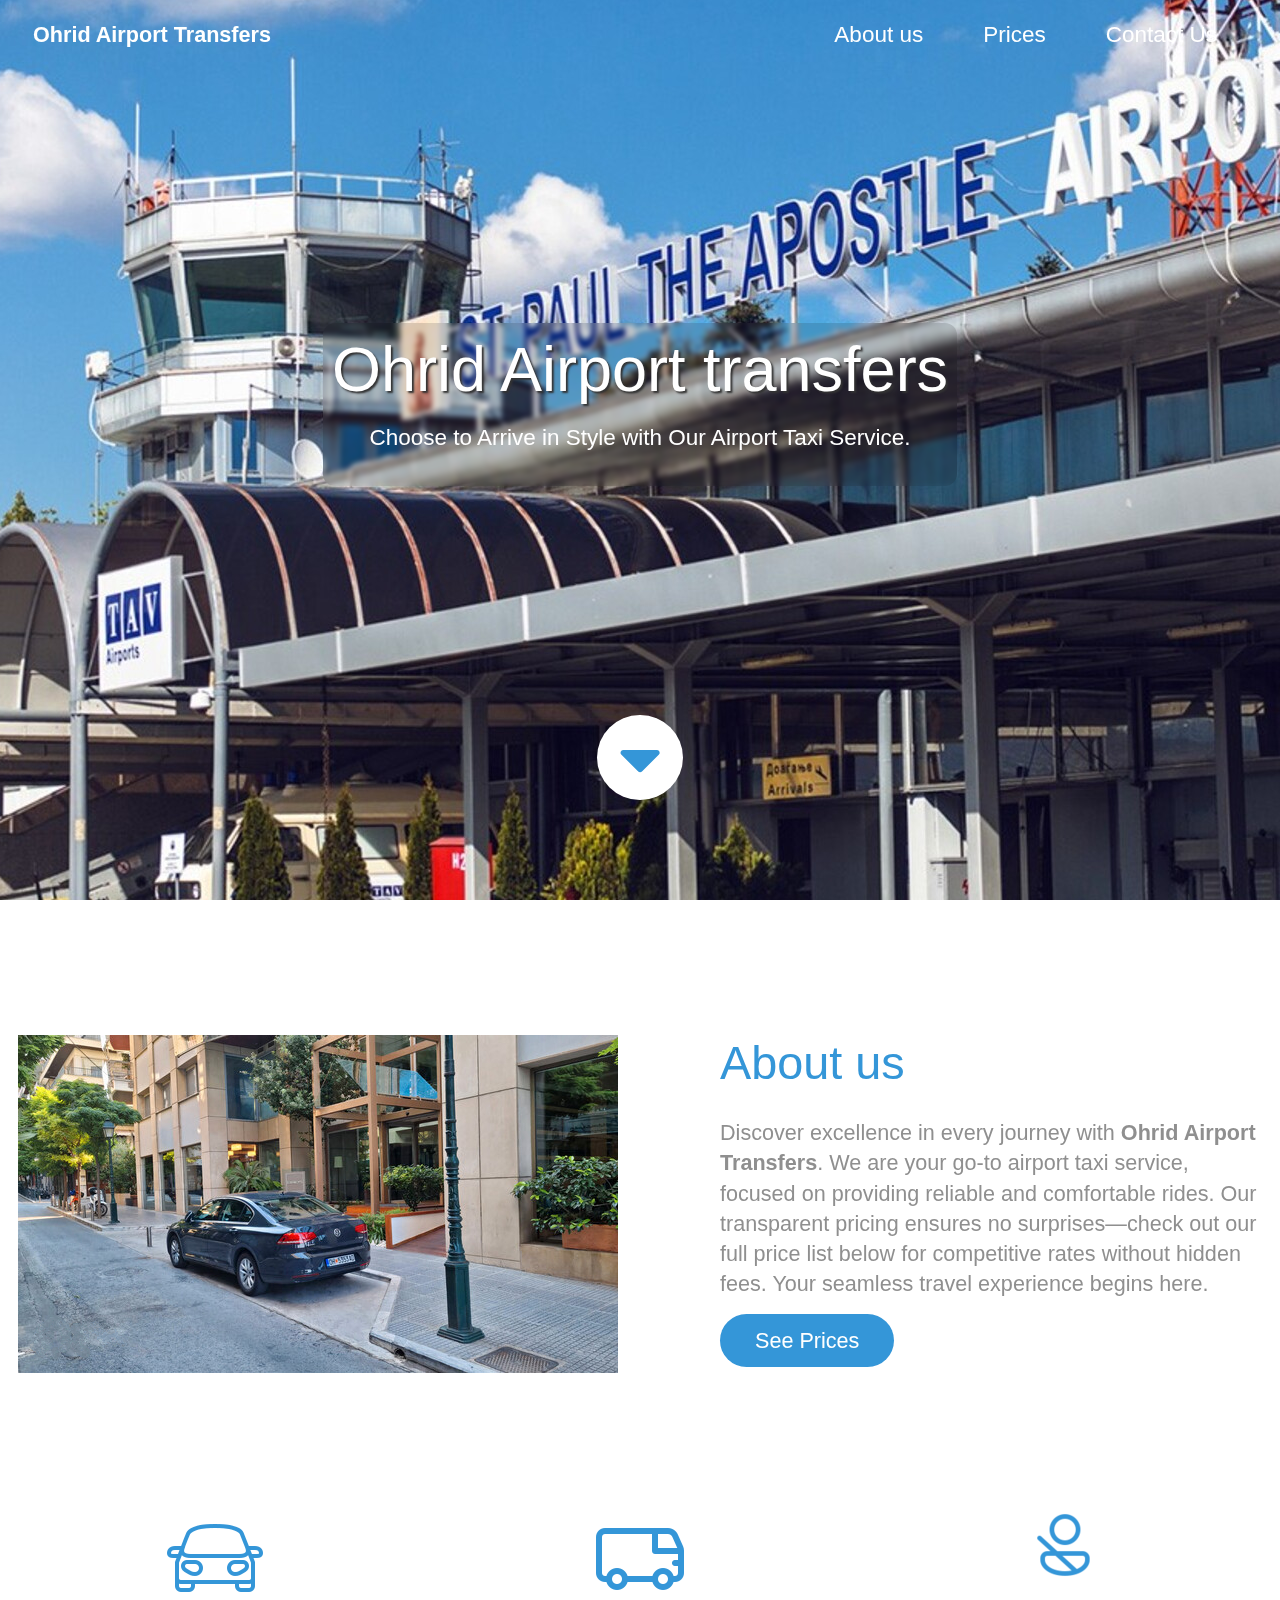
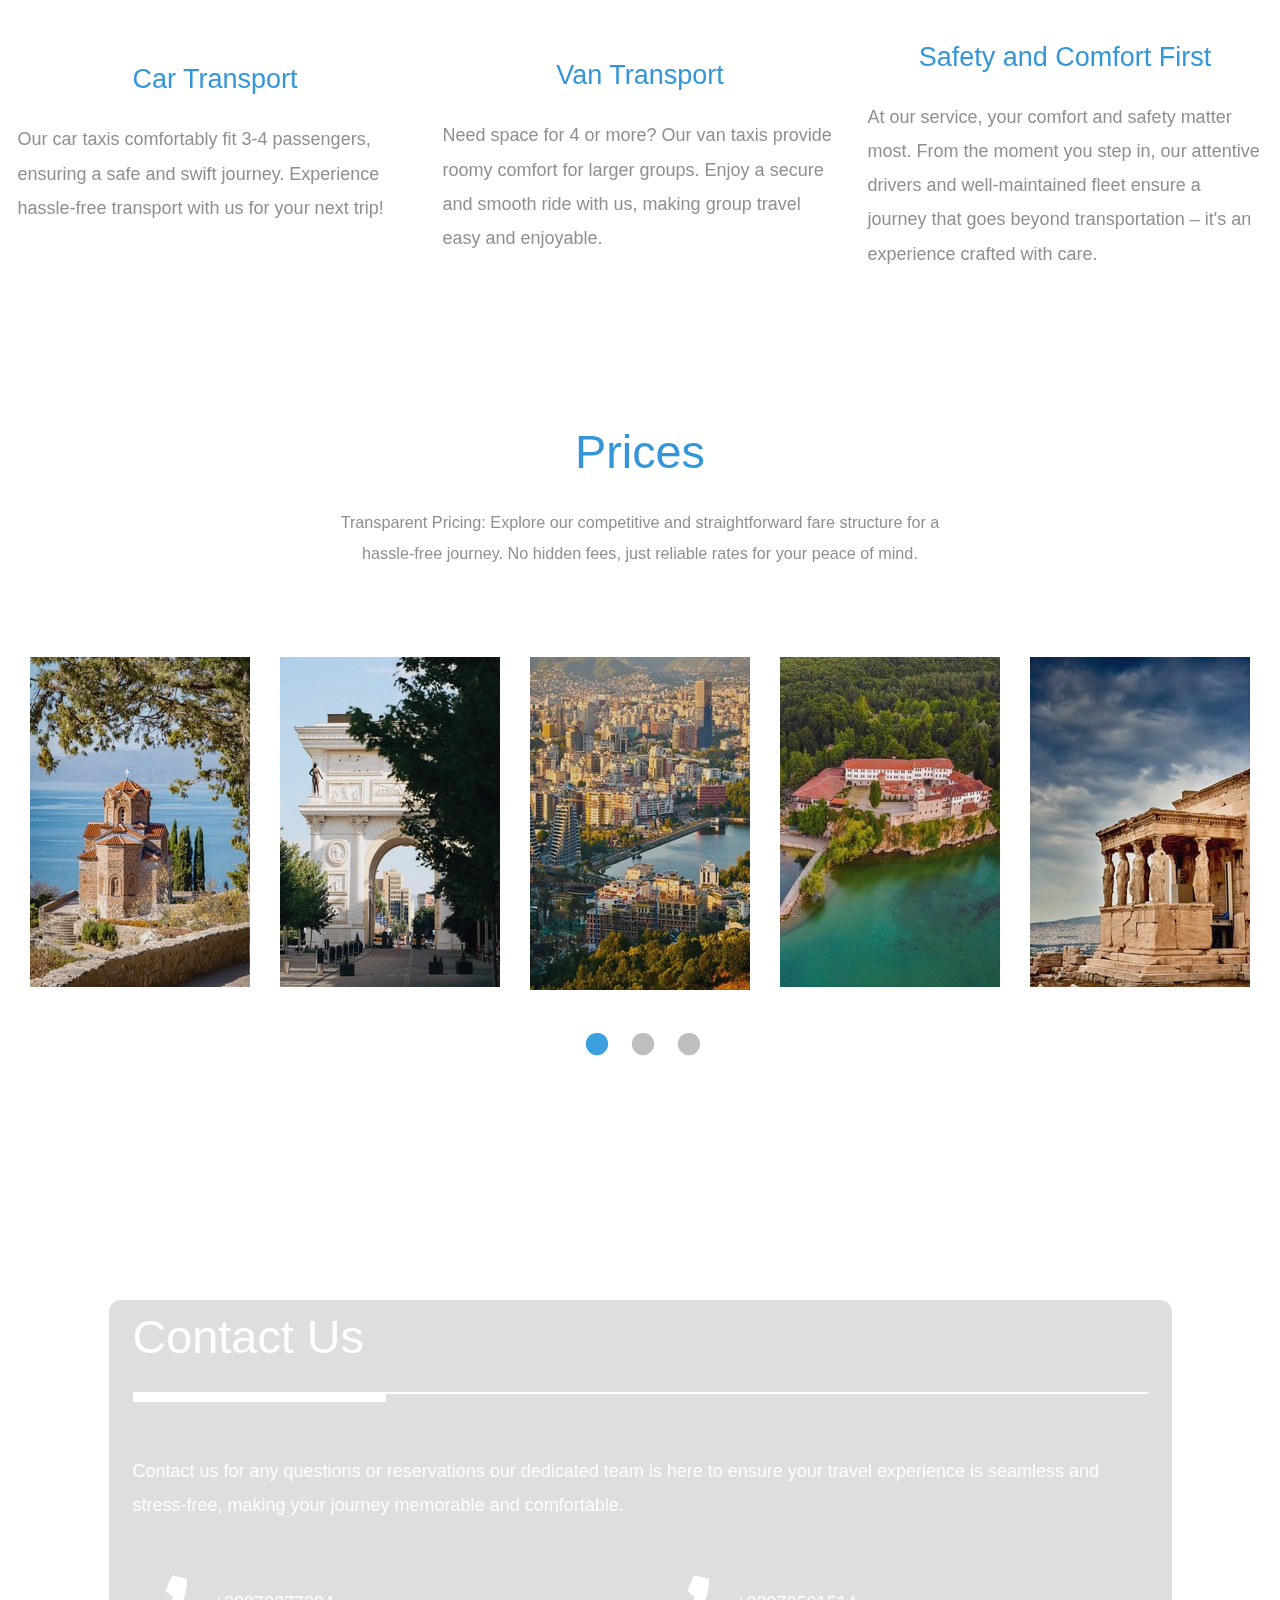
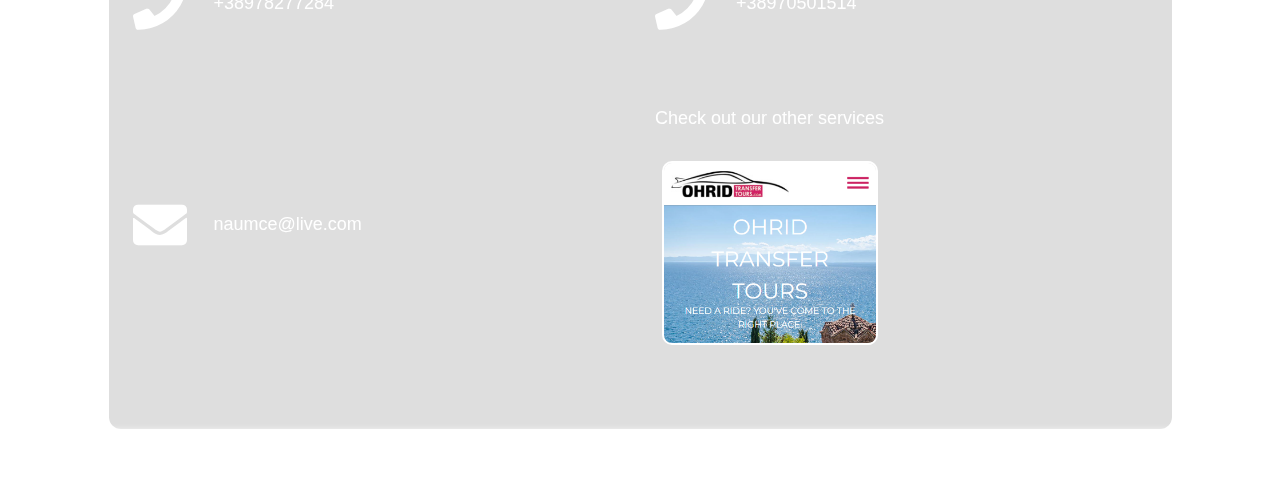
==== commit 13533d38: "Add files via upload" ====
--- a/index.html
+++ b/index.html
@@ -43,8 +43,8 @@
       
       <div class="text-center tm-hero-text-container">
         <div class="tm-hero-text-container-inner backdropFilter">
-            <h2 class="tm-hero-title">Ohrid Airport transfers</h2>
-            <p class="tm-hero-subtitle">
+            <h2 class="tm-hero-title shadowText">Ohrid Airport transfers</h2>
+            <p class="tm-hero-subtitle shadowText">
               Choose to Arrive in Style with Our Airport Taxi Service.
             </p>
         </div>        
@@ -149,7 +149,7 @@
                         <figure class="effect-honey tm-gallery-item">
                           <img src="img/gallery-tn-04.jpg" alt="Image" class="img-fluid">
                           <figcaption>
-                            <h2><i>Dreamy <span>Honey</span> Now</i></h2>
+                            <h2><i style="font-size: 0.77em">1950 den<br><span>32€</span><br>St. Naum</i></h2>
                           </figcaption>
                         </figure>
                       </a>
@@ -157,7 +157,7 @@
                         <figure class="effect-honey tm-gallery-item">
                           <img src="img/gallery-tn-05.jpg" alt="Image" class="img-fluid">
                           <figcaption>
-                            <h2><i>Fifth <span>Honey</span> Now</i></h2>
+                            <h2><i style="font-size: 0.65em">30500 den<br><span>500€</span><br>Athens</i></h2>
                           </figcaption>
                         </figure>
                       </a>
@@ -165,7 +165,7 @@
                         <figure class="effect-honey tm-gallery-item">
                           <img src="img/gallery-tn-06.jpg" alt="Image" class="img-fluid">
                           <figcaption>
-                            <h2><i>Sixth <span>Honey</span> Now</i></h2>
+                            <<h2><i style="font-size: 0.65em">18300 den<br><span>300€</span><br>Sofia</i></h2>
                           </figcaption>
                         </figure>
                       </a>
@@ -208,21 +208,27 @@
             </div>
             
             <div class="col-sm-12 col-md-6 d-flex align-items-center tm-contact-item">
-              <a href="tel:0100200340" class="tm-contact-item-link">
+              <a href="tel:+38978277284" class="tm-contact-item-link">
                   <i class="fas fa-3x fa-phone mr-4"></i>
-                  <span class="mb-0">010-020-0340</span>
+                  <span class="mb-0">+38978277284</span>
               </a>              
             </div>
+          <div class="col-sm-12 col-md-6 d-flex align-items-center tm-contact-item">
+              <a href="tel:+38970501514" class="tm-contact-item-link">
+                  <i class="fas fa-3x fa-phone mr-4"></i>
+                  <span class="mb-0">+38970501514</span>
+              </a>
+            </div>
             <div class="col-sm-12 col-md-6 d-flex align-items-center tm-contact-item">
-              <a href="mailto:info@company.co" class="tm-contact-item-link">
+              <a href="mailto:naumce@live.com" class="tm-contact-item-link">
                   <i class="fas fa-3x fa-envelope mr-4"></i>
-                  <span class="mb-0">info@company.co</span>
+                  <span class="mb-0">naumce@live.com</span>
               </a>              
             </div>
             <div class="col-sm-12 col-md-6 d-flex align-items-center tm-contact-item">
-              <a href="https://www.google.com/maps" class="tm-contact-item-link">
-                  <i class="fas fa-3x fa-map-marker-alt mr-4"></i>
-                  <span class="mb-0">Location on Maps</span>
+              <a href="https://ohridtransfertours.com/" class="tm-contact-item-link" style="flex-direction: column;">
+                  <span class="mb-0">Check out our other services</span>
+                  <img src="img/transferTours.png" id="transferToursImage">
               </a>              
             </div>
            <!-- <div class="col-sm-12 col-md-6 d-flex align-items-center tm-contact-item">
@@ -235,7 +241,7 @@
       </div>
       <footer class="text-center small tm-footer">
           <p class="mb-0">
-            Copyright &copy; 2024 Ohrid Airport Transfers by <a rel="nofollow" href="mailto:kostoskid66@gmail.com" class="tm-footer-link">Daniel Kostoski</a>
+            Copyright &copy; 2024 Ohrid Airport Transfers. By <a rel="nofollow" href="mailto:kostoskid66@gmail.com" class="tm-footer-link">Daniel Kostoski</a>
           </p>
         </footer>
     </section>
--- a/css/templatemo-style.css
+++ b/css/templatemo-style.css
@@ -508,7 +508,21 @@
 p {
   line-height: 1.9;
 }
-
+#transferToursImage{
+  width: 12em;
+  height: auto;
+  margin-top: 1.6em;
+  border-radius: 10px;
+  border: 2px solid white;
+  transition: all 0.3s ease-in-out;
+}
+#transferToursImage:hover{
+  width: 12em;
+  height: auto;
+  border-radius: 10px;
+  border: 5px solid #3496d8;
+  transition: all 0.3s ease-in-out;
+}
 @media (min-width: 768px) {
   .tm-intro-text-container {
     padding-left: 65px;
@@ -520,7 +534,7 @@
   }
 }
 .backdropFilter{
-  backdrop-filter: blur(2px) brightness(87%);
+  backdrop-filter: blur(2.7px) brightness(87%);
   padding: 9px;
   border-radius: 12px;
   box-sizing: border-box;
@@ -547,7 +561,6 @@
     margin-left: auto;
     margin-right: auto;
   }
-
   .tm-intro-img {
     display: block;
     margin-left: auto;
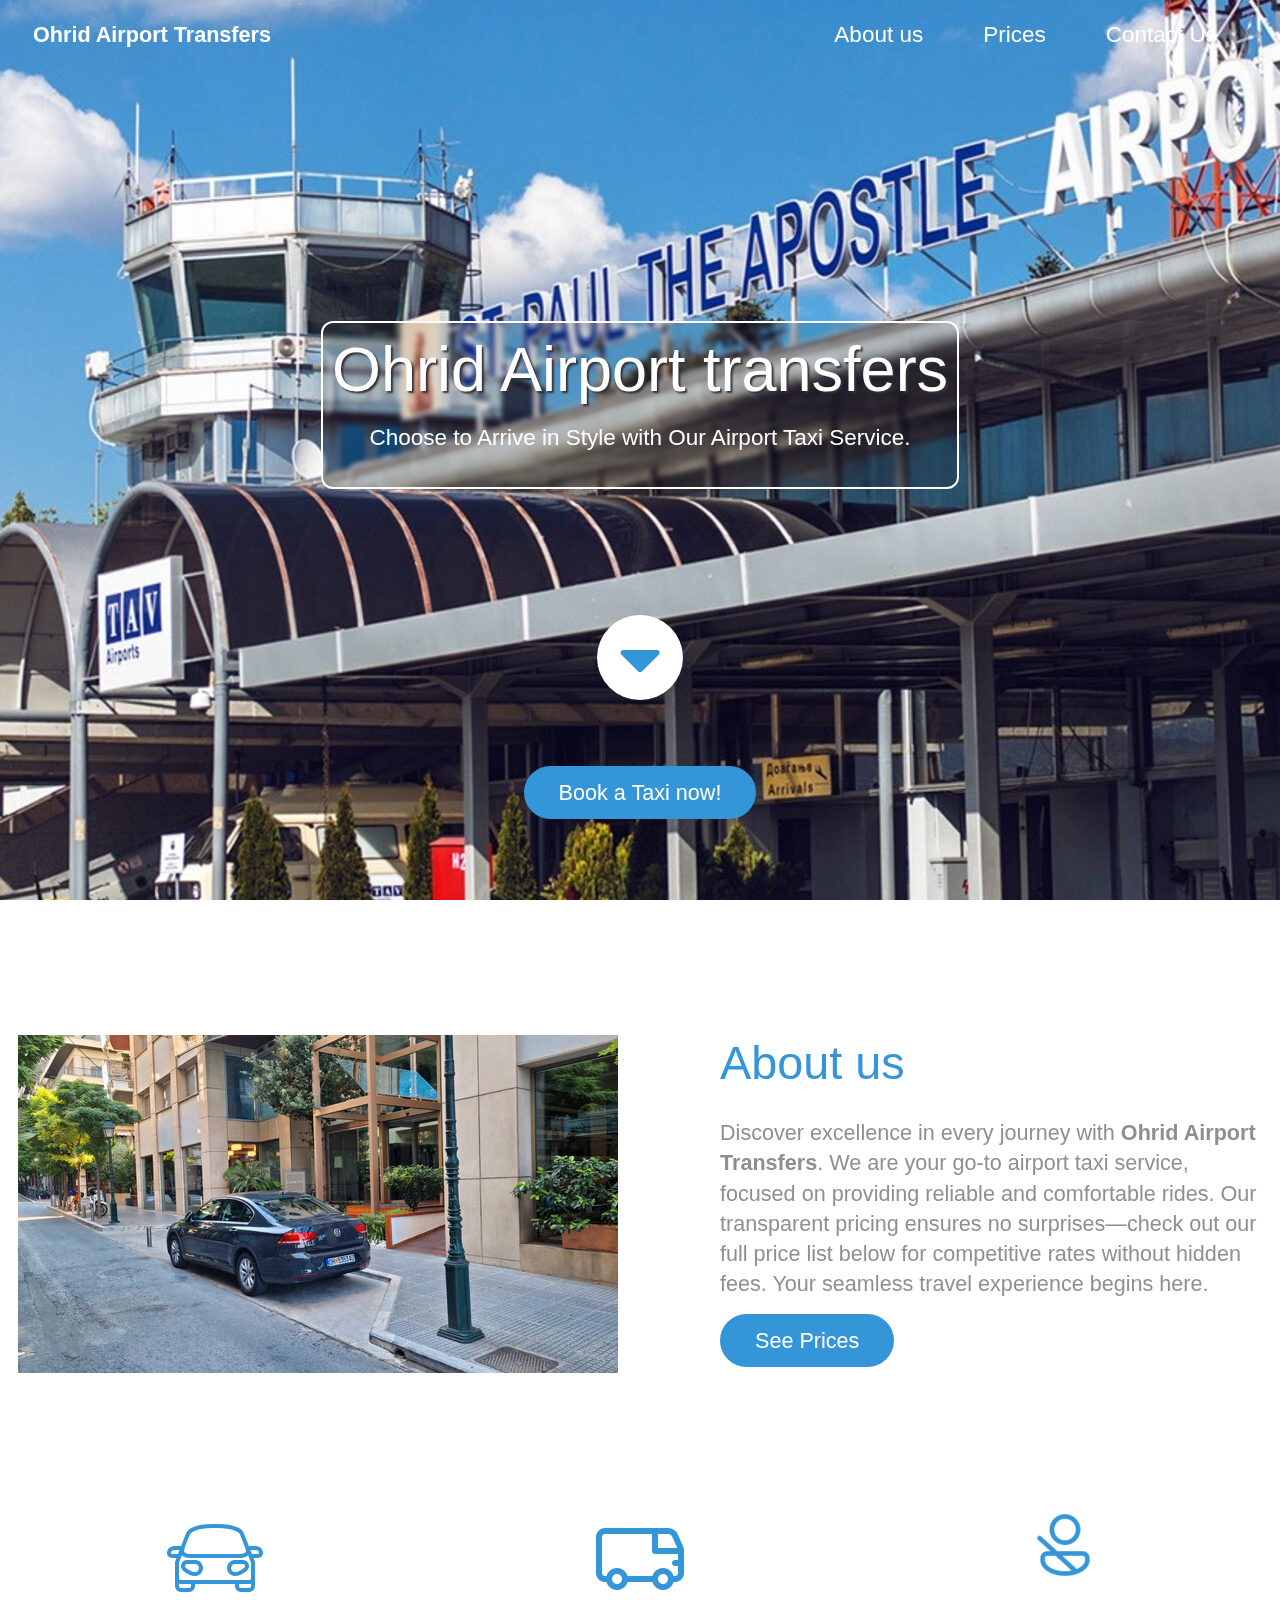
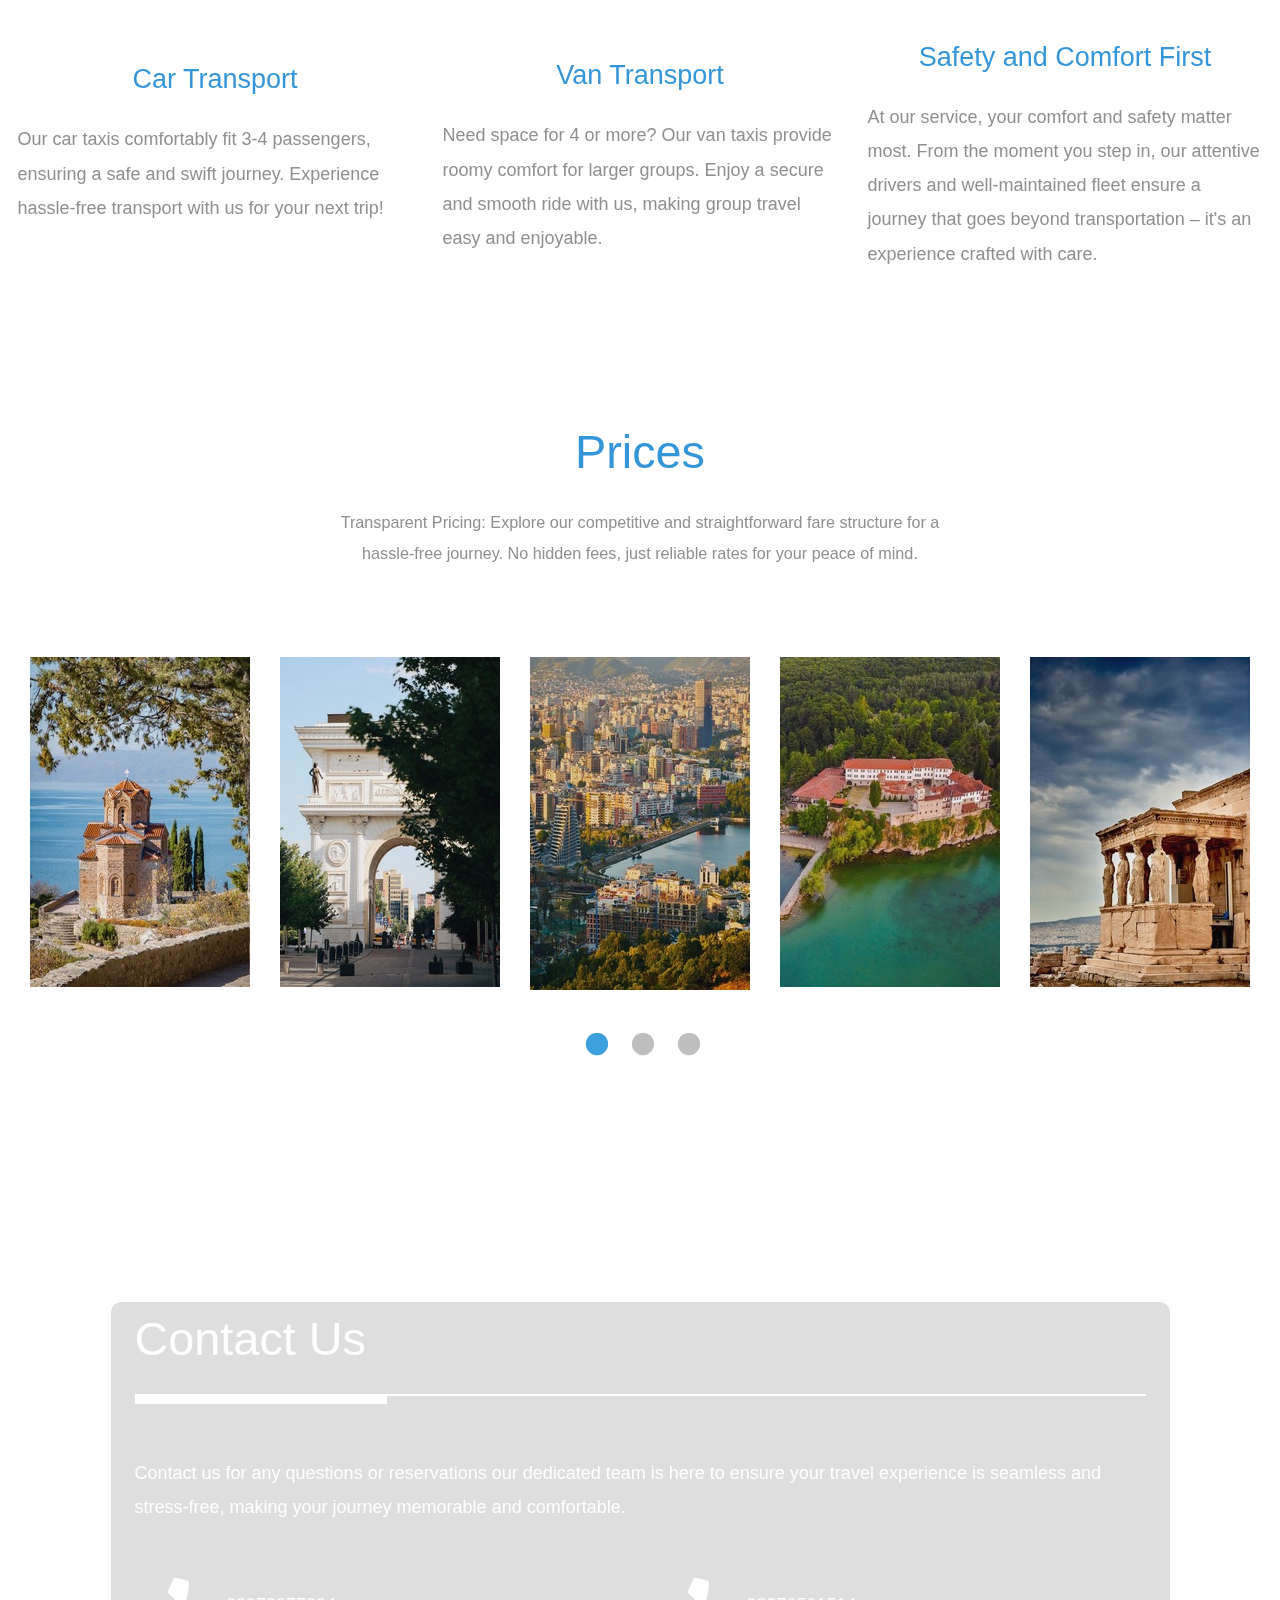
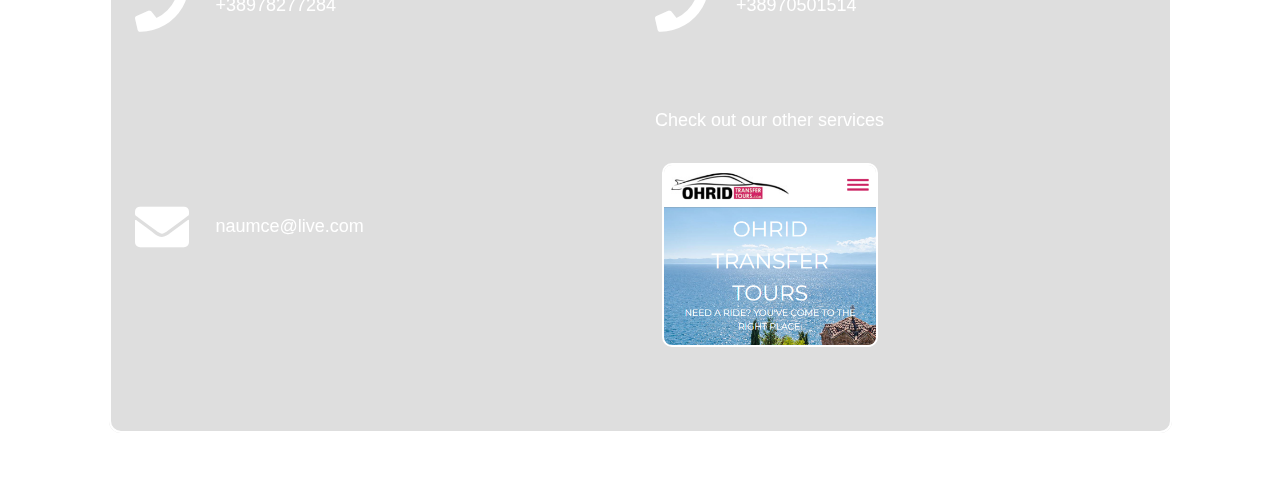
==== commit eae1929a: "Add files via upload" ====
--- a/index.html
+++ b/index.html
@@ -40,7 +40,7 @@
           </div>        
         </div>
       </nav>
-      
+
       <div class="text-center tm-hero-text-container">
         <div class="tm-hero-text-container-inner backdropFilter">
             <h2 class="tm-hero-title shadowText">Ohrid Airport transfers</h2>
@@ -49,7 +49,9 @@
             </p>
         </div>        
       </div>
-
+      <div class="text-center tm-intro-nextVtorDel">
+        <a href="Reservation/reservations.html" class="tm-intro-text tm-btn-primary">Book a Taxi now!</a>
+      </div>
       <div class="tm-next tm-intro-next">
         <a href="#introduction" class="text-center tm-down-arrow-link">
           <i class="fas fa-3x fa-caret-down tm-down-arrow"></i>
--- a/css/templatemo-style.css
+++ b/css/templatemo-style.css
@@ -183,11 +183,16 @@
 
 .tm-intro-next {
   position: absolute;
-  bottom: 100px;
+  bottom: 200px;
   left: 0;
   right: 0;
 }
-
+.tm-intro-nextVtorDel {
+  position: absolute;
+  bottom: 90px;
+  left: 0;
+  right: 0;
+}
 @media (max-height: 480px) {
   .tm-hero-text-container-inner {
     margin-top: -40px;
@@ -538,6 +543,7 @@
   padding: 9px;
   border-radius: 12px;
   box-sizing: border-box;
+  border: 2px solid white;
 }
 @media (min-width: 1200px) {
   .container {
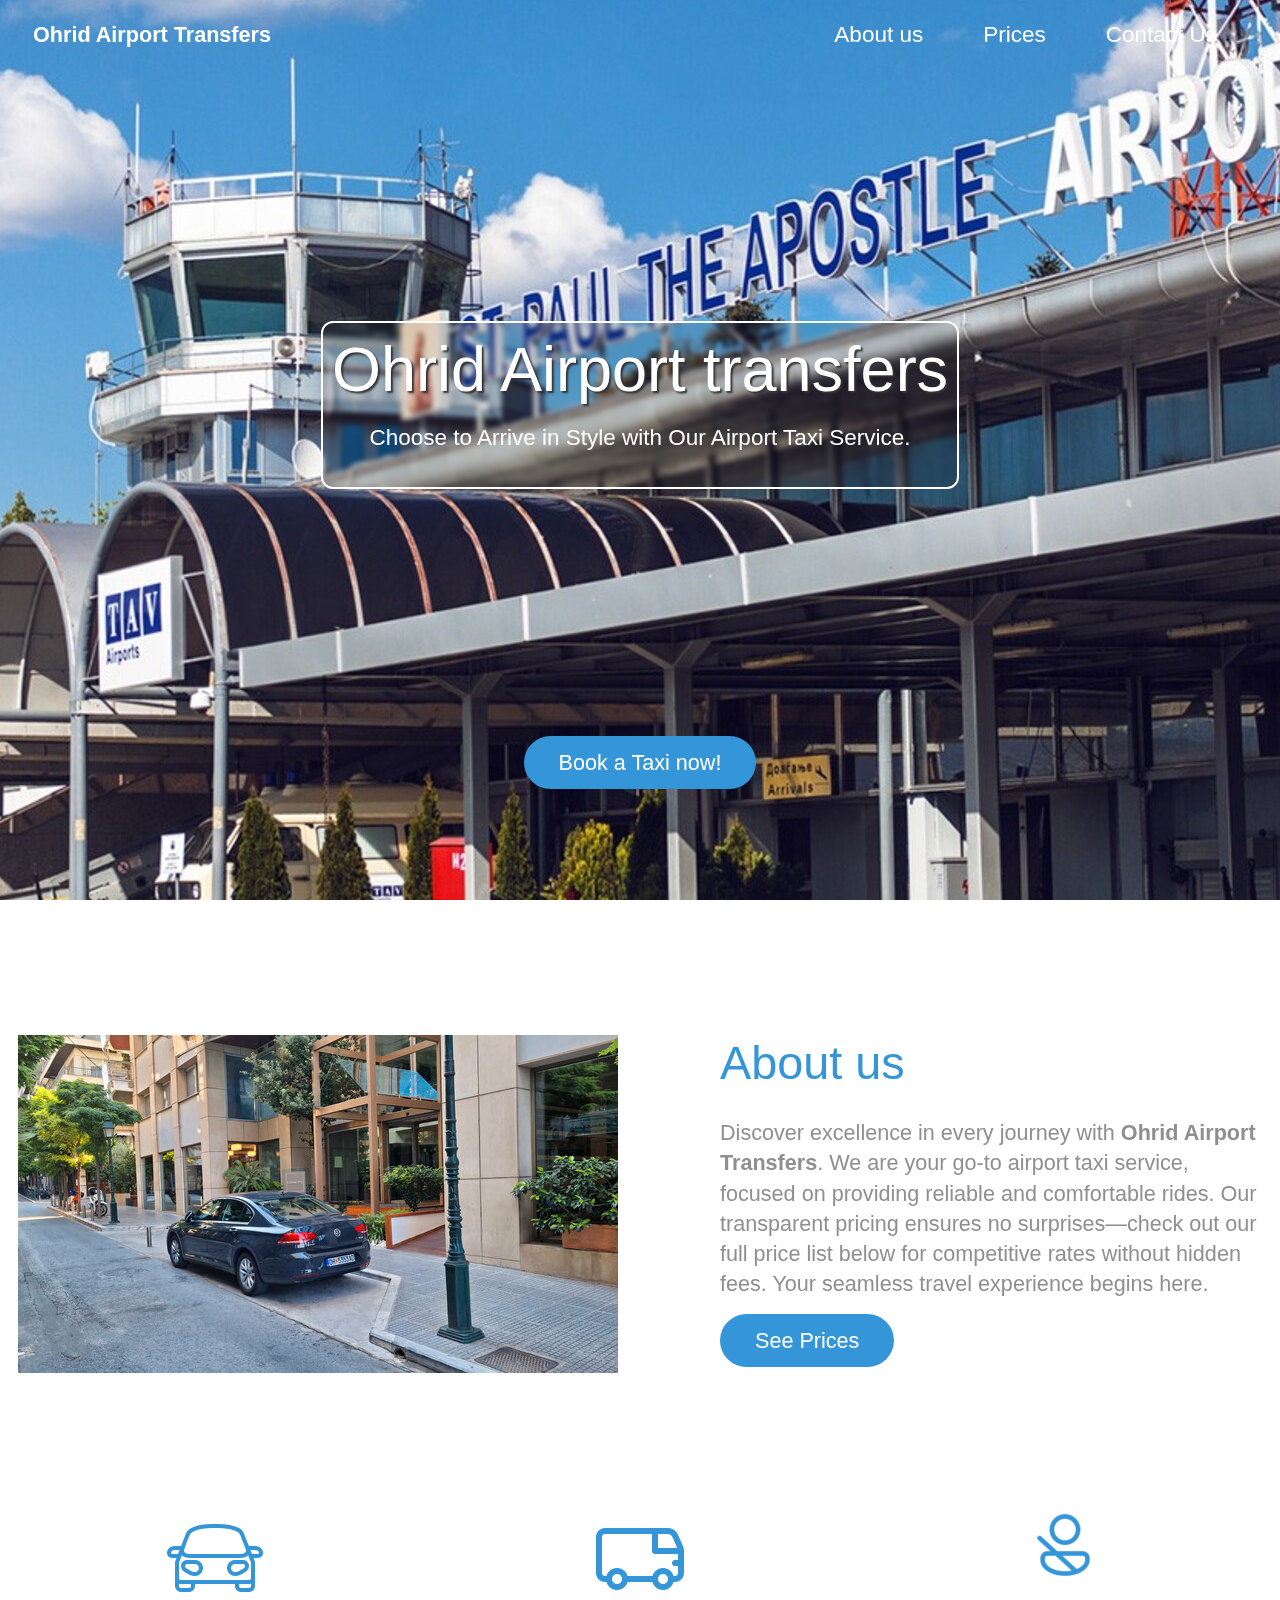
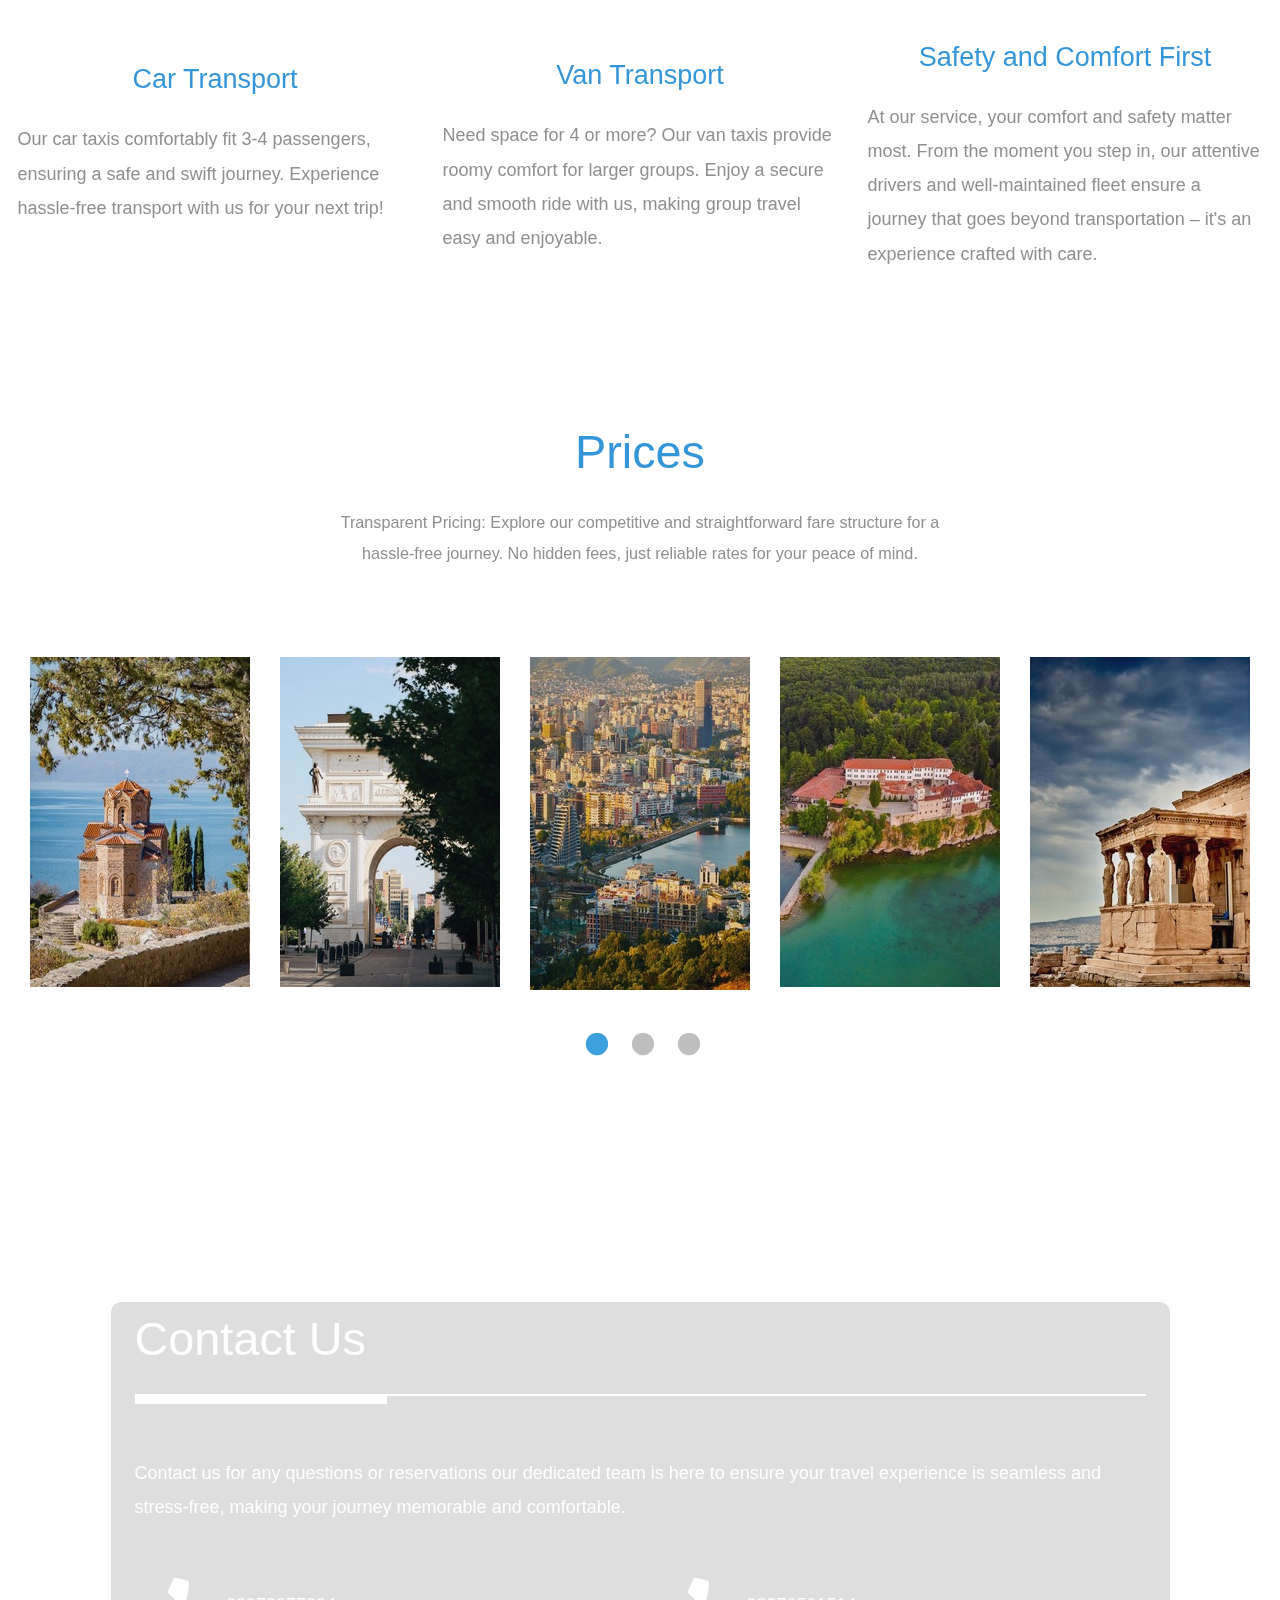
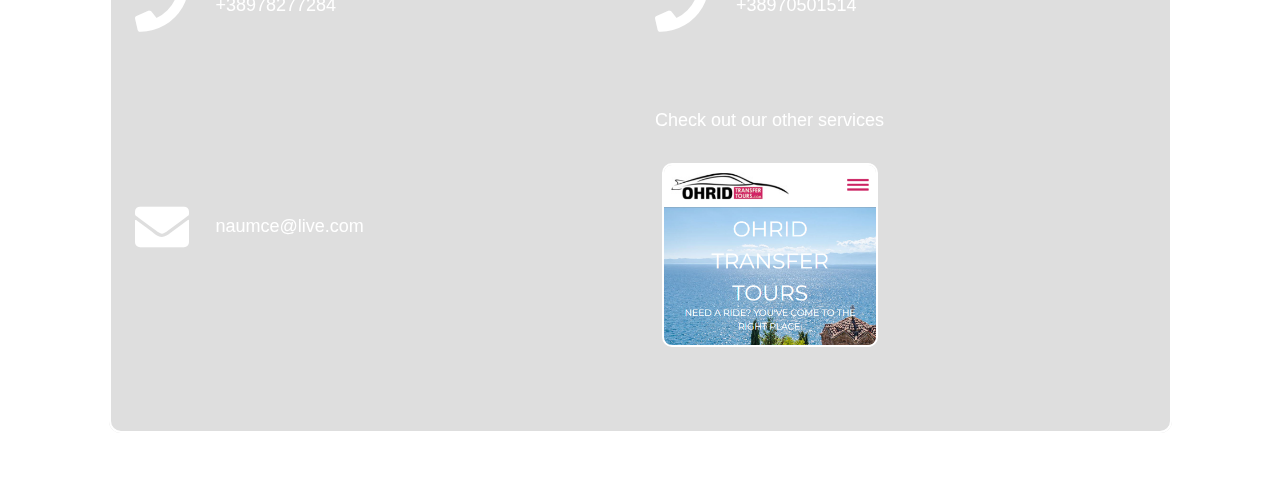
==== commit 67024bed: "Add files via upload" ====
--- a/index.html
+++ b/index.html
@@ -49,12 +49,12 @@
             </p>
         </div>        
       </div>
-      <div class="text-center tm-intro-nextVtorDel">
-        <a href="Reservation/reservations.html" class="tm-intro-text tm-btn-primary">Book a Taxi now!</a>
-      </div>
-      <div class="tm-next tm-intro-next">
+      <div class=" tm-intro-nextVtorDel">
+
+      </div>
+      <div class="text-center tm-next tm-intro-next">
         <a href="#introduction" class="text-center tm-down-arrow-link">
-          <i class="fas fa-3x fa-caret-down tm-down-arrow"></i>
+          <a href="Reservation/reservations.html" class="tm-intro-text tm-btn-primary">Book a Taxi now!</a>
         </a>
       </div>      
     </section>
--- a/css/templatemo-style.css
+++ b/css/templatemo-style.css
@@ -183,16 +183,11 @@
 
 .tm-intro-next {
   position: absolute;
-  bottom: 200px;
+  bottom: 120px;
   left: 0;
   right: 0;
 }
-.tm-intro-nextVtorDel {
-  position: absolute;
-  bottom: 90px;
-  left: 0;
-  right: 0;
-}
+
 @media (max-height: 480px) {
   .tm-hero-text-container-inner {
     margin-top: -40px;
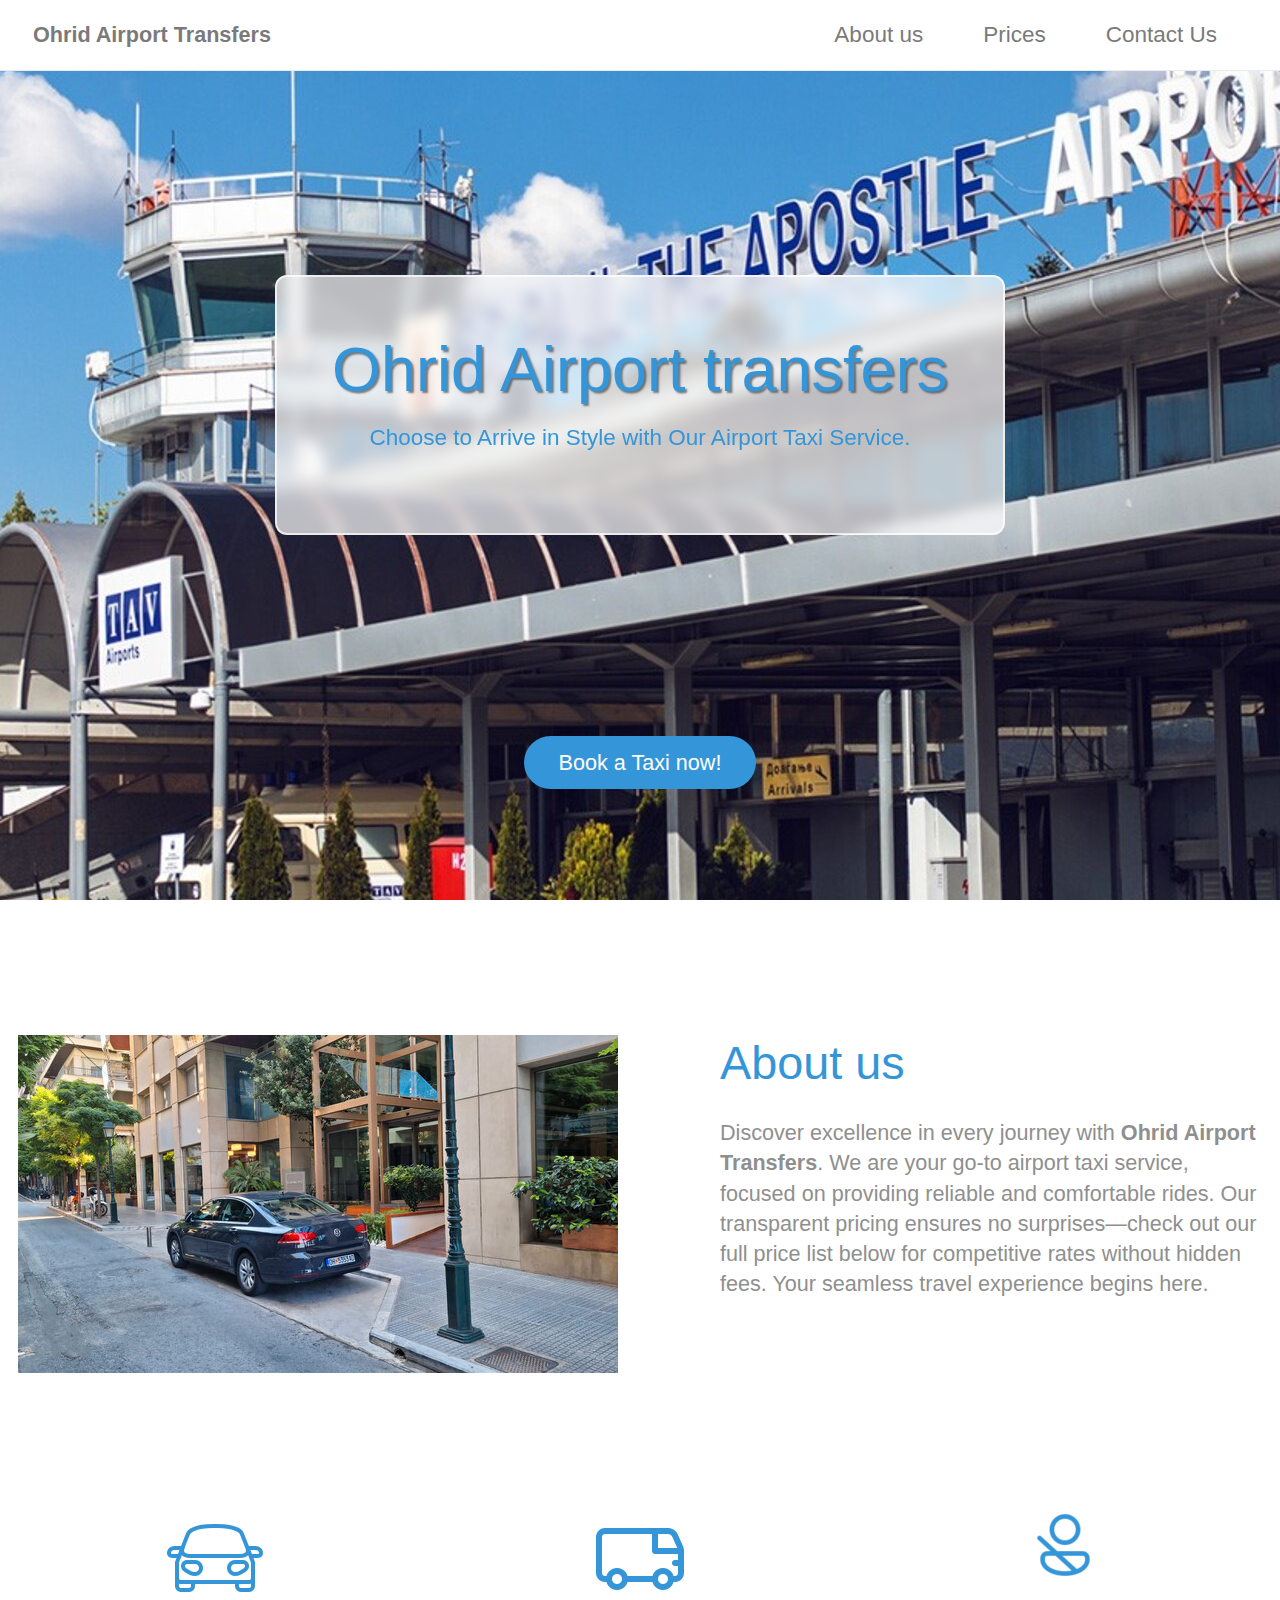
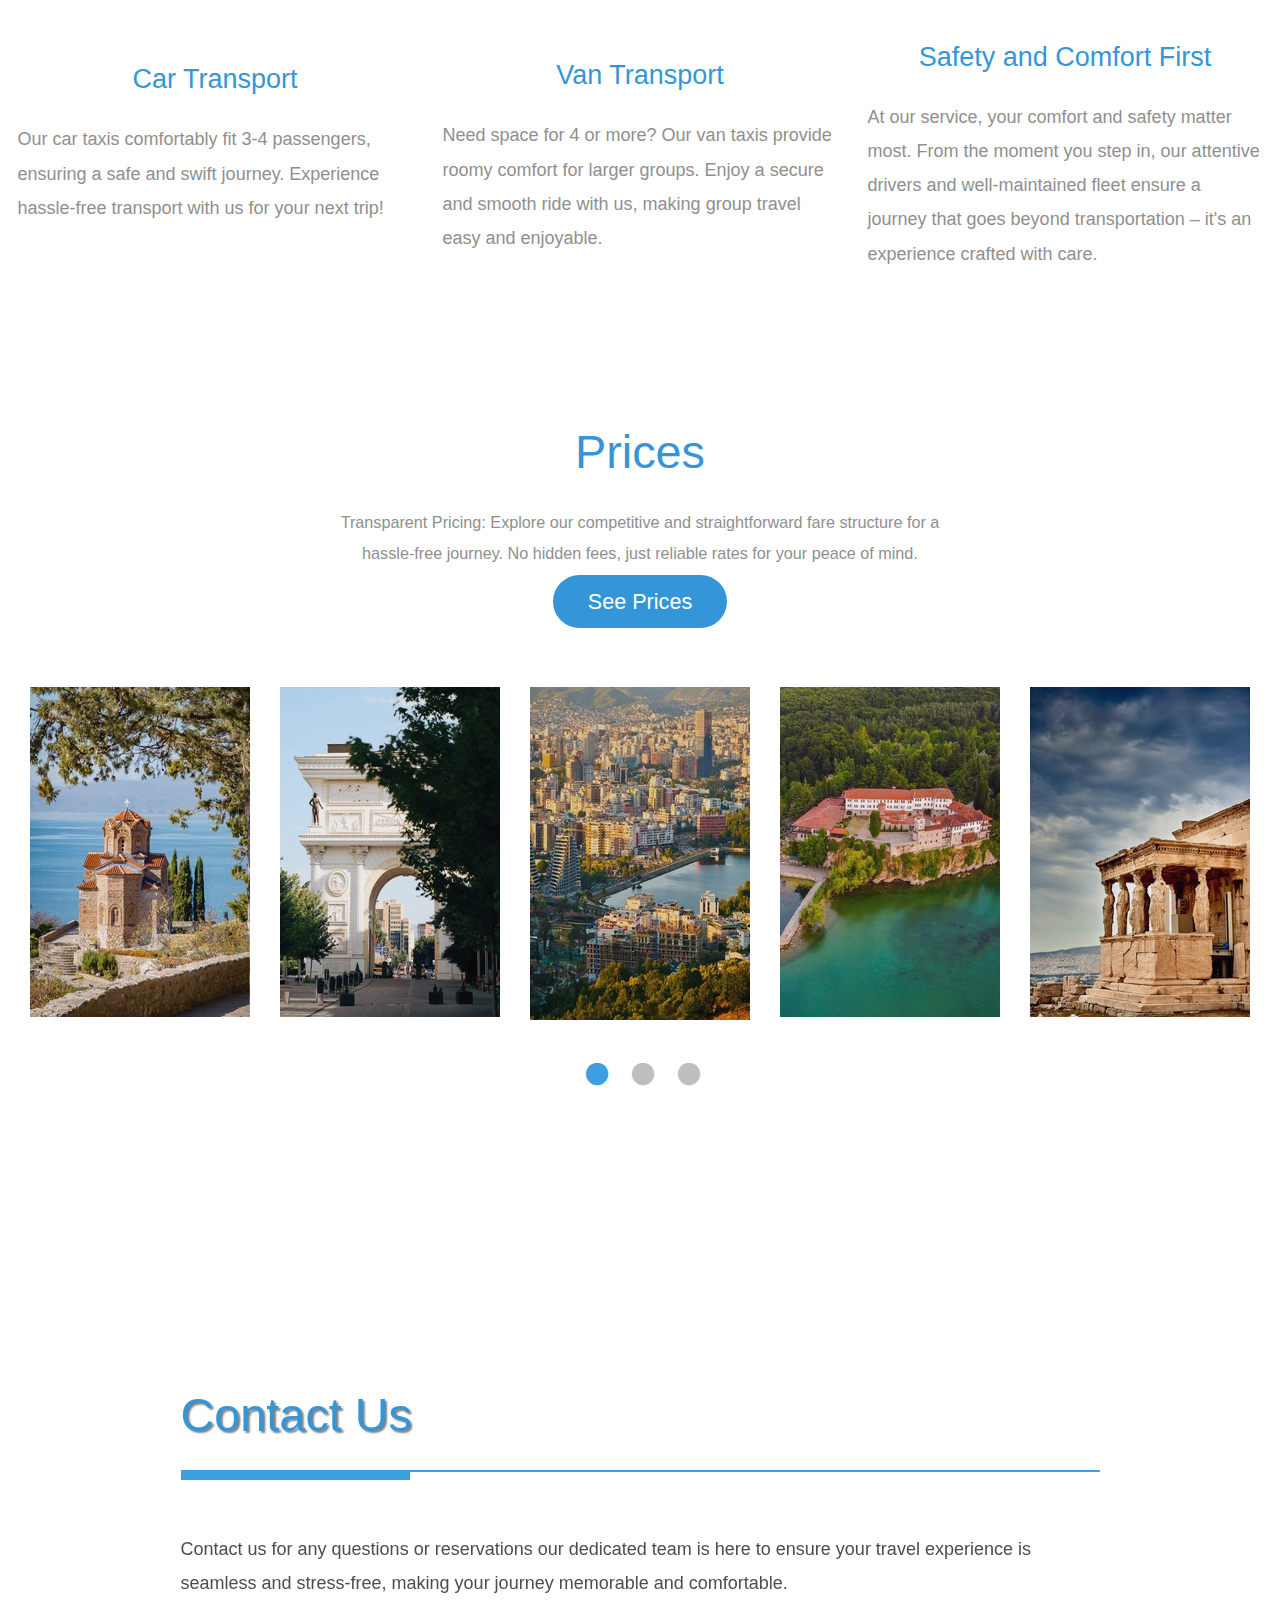
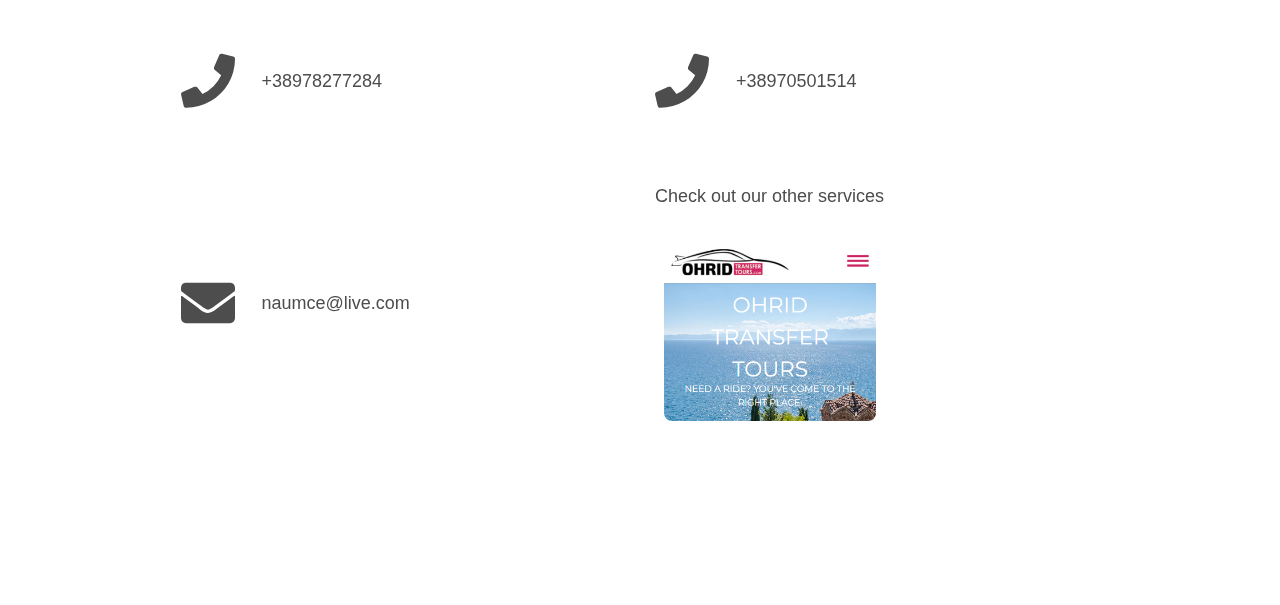
==== commit 35f2ea98: "Update na izgled, novi funkcionalnosti itn itn" ====
--- a/index.html
+++ b/index.html
@@ -16,7 +16,7 @@
     <!-- Hero section -->
     <section id="hero" class="text-white tm-font-big tm-parallax">
       <!-- Navigation -->
-      <nav class="navbar navbar-expand-md tm-navbar" id="tmNav">              
+      <nav class="navbar navbar-expand-md tm-navbar scroll" id="tmNav">
         <div class="container">   
           <div class="tm-next">
               <a href="#hero" class="navbar-brand">Ohrid Airport Transfers</a>
@@ -74,9 +74,6 @@
                   Our transparent pricing ensures no surprises—check out our full price list below for competitive rates without hidden fees.
                   Your seamless travel experience begins here.
               </p>
-                <div class="tm-next">
-                  <a href="prices.html" class="tm-intro-text tm-btn-primary">See Prices</a>
-                </div>
             </div>
           </div>
         </div>
@@ -117,6 +114,9 @@
               <p class="mx-auto tm-work-description">
                 Transparent Pricing: Explore our competitive and straightforward fare structure for a hassle-free journey. No hidden fees, just reliable rates for your peace of mind.
               </p>
+            <div class="tm-next">
+              <a href="prices.html" class="tm-intro-text tm-btn-primary">See Prices</a>
+            </div>
           </div>            
         </div>
         <div class="row">
--- a/css/templatemo-style.css
+++ b/css/templatemo-style.css
@@ -68,17 +68,19 @@
   position: fixed;
   width: 100%;
   z-index: 1000;
-  background-color: transparent;
+  background-color: white;
+  color: #7a7a7a;
   transition: all 0.3s ease;
 }
 
 .tm-navbar.scroll {
   background-color: white;
+  color: #7a7a7a;
   border-bottom: 1px solid #e9ecef;
 }
 
 .navbar-brand {
-  color: white;
+  color: #7a7a7a;
   font-size: 1.2rem;
   font-weight: bold;
 }
@@ -89,7 +91,7 @@
 }
 
 .tm-navbar.scroll .navbar-brand {
-  color: #8f8f8f;
+  color: #7a7a7a;
 }
 
 .nav-item {
@@ -97,11 +99,11 @@
 }
 
 .tm-nav-link {
-  color: white;
+  color: #7a7a7a;
 }
 
 .tm-navbar.scroll .tm-nav-link {
-  color: #8f8f8f;
+  color: #7a7a7a;
 }
 
 .tm-navbar.scroll .tm-nav-link:hover,
@@ -117,16 +119,16 @@
 }
 
 .navbar-toggler-icon {
-  color: white;
+  /*color: white;*/
   padding-top: 6px;
 }
 
 .tm-navbar.scroll .navbar-toggler {
-  border: 1px solid #8f8f8f;
+  border: 1px solid #7a7a7a;
 }
 
 .tm-navbar.scroll .navbar-toggler-icon {
-  color: #8f8f8f;
+  color: #7a7a7a;
 }
 
 /* Hero */
@@ -178,7 +180,7 @@
 
 .tm-hero-title {
   font-size: 3.5rem;
-  text-shadow: 2px 2px 2px #333;
+  text-shadow: 2px 2px 2px rgba(51, 51, 51, 0.61);
 }
 
 .tm-intro-next {
@@ -366,7 +368,9 @@
 figure.effect-honey:hover img {
   opacity: 0.5;
 }
-
+#contact > div > div > div.col-12 > h2{
+  text-shadow: 2px 2px 2px rgba(51, 51, 51, 0.63);
+}
 figure.effect-honey figcaption::before {
   position: absolute;
   bottom: 0;
@@ -427,15 +431,17 @@
 }
 
 .tm-underline {
-  border-top: 2px solid white;
+  border-top: 2px solid #3ba0dd;
   height: 8px;
   width: 100%;
 }
-
+#contact > div > div > div.col-12 > p{
+  color: #4d4d4d;
+}
 .tm-underline-inner {
   width: 25%;
   height: 8px;
-  background: white;
+  background: #3ba0dd;
 }
 
 .tm-contact-item {
@@ -449,7 +455,7 @@
 
 .tm-contact-item-link i,
 .tm-contact-item-link span {
-  color: white;
+  color: #4d4d4d;
   transition: all 0.3s ease;
 }
 
@@ -457,7 +463,18 @@
 .tm-contact-item-link:hover span {
   color: #3496d8;
 }
-
+#HomeButton{
+  position: fixed;
+  top: 90%;
+  left: 93%;
+  padding: 7px;
+  border-radius: 100%;
+  background: #3ba0dd;
+}
+#HomeButton > img{
+  width: 32px;
+  height: auto;
+}
 .tm-input {
   padding: 8px 25px;
   border-radius: 3px;
@@ -532,13 +549,16 @@
     padding-right: 30px;
     padding-left: 30px;
   }
+
 }
 .backdropFilter{
-  backdrop-filter: blur(2.7px) brightness(87%);
-  padding: 9px;
+  background: rgba(255, 255, 255, 0.7);
+  padding: 55px;
   border-radius: 12px;
   box-sizing: border-box;
-  border: 2px solid white;
+  backdrop-filter: blur(7px);
+  color: #3496d8;
+  border: 2px solid rgba(255, 255, 255, 0.7);
 }
 @media (min-width: 1200px) {
   .container {
@@ -567,6 +587,18 @@
     margin-left: auto;
     margin-right: auto;
   }
+  #HomeButton{
+    position: fixed;
+    top: 90%;
+    left: 85%;
+    padding: 7px;
+    border-radius: 100%;
+    background: #3ba0dd;
+  }
+  #HomeButton > img{
+    width: 32px;
+    height: auto;
+  }
 
   .tm-btn-submit {
     margin-left: 0;
